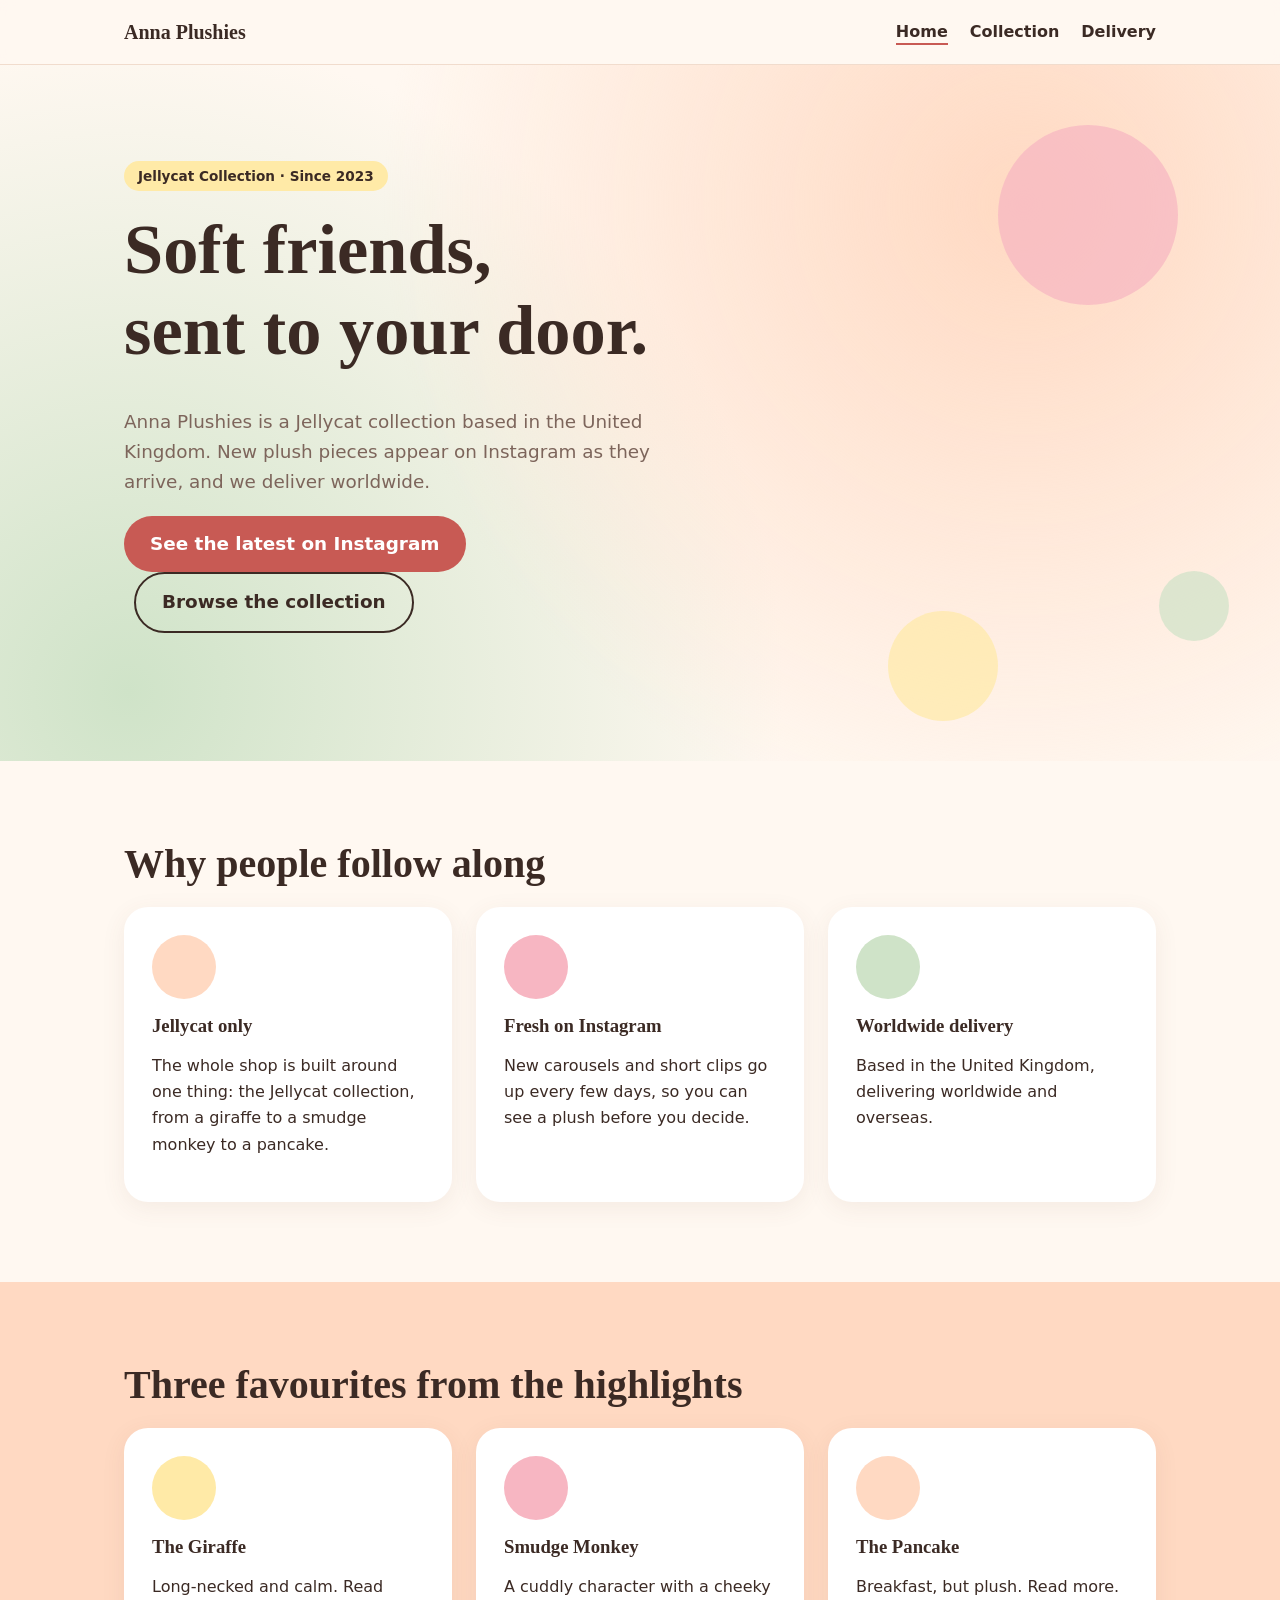
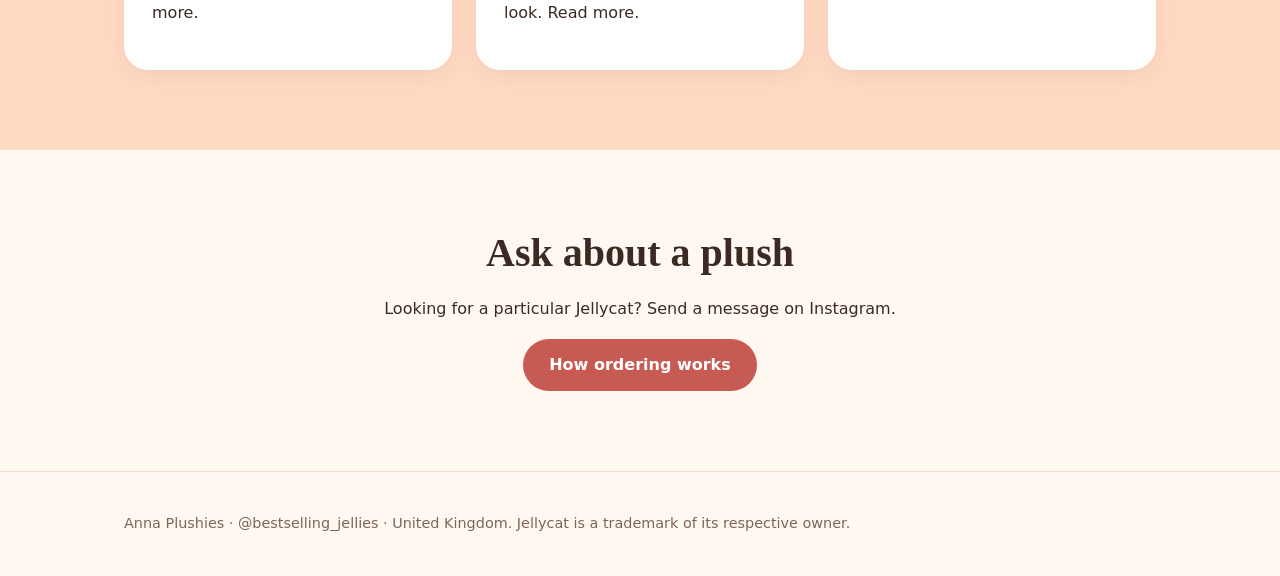
==== index.html @ c9fe9fb4 "Preview bestselling-jellies" ====
<!doctype html>
<html lang="en">
<head>
<meta charset="utf-8">
<meta name="viewport" content="width=device-width,initial-scale=1">
<title>Anna Plushies | Jellycat collection from the United Kingdom</title>
<meta name="description" content="Anna Plushies (@bestselling_jellies): a Jellycat collection from the United Kingdom, since 2023. Worldwide delivery.">
<link rel="stylesheet" href="style.css">
</head>
<body>
<header class="nav"><div class="wrap">
  <a class="logo" href="index.html">Anna Plushies</a>
  <nav><a class="on" href="index.html">Home</a><a href="collection.html">Collection</a><a href="delivery.html">Delivery</a></nav>
</div></header>

<div class="hero"><span class="blob b1"></span><span class="blob b2"></span><span class="blob b3"></span>
  <div class="wrap">
    <span class="eyebrow">Jellycat Collection &middot; Since 2023</span>
    <h1>Soft friends,<br>sent to your door.</h1>
    <p>Anna Plushies is a Jellycat collection based in the United Kingdom. New plush pieces appear on Instagram as they arrive, and we deliver worldwide.</p>
    <p><a class="btn" href="https://www.instagram.com/bestselling_jellies/">See the latest on Instagram</a><a class="btn ghost" href="collection.html">Browse the collection</a></p>
  </div>
</div>

<section><div class="wrap">
  <h2 class="reveal">Why people follow along</h2>
  <div class="grid">
    <div class="card reveal"><div class="dot tint-a"></div><h3>Jellycat only</h3><p>The whole shop is built around one thing: the Jellycat collection, from a giraffe to a smudge monkey to a pancake.</p></div>
    <div class="card reveal"><div class="dot tint-b"></div><h3>Fresh on Instagram</h3><p>New carousels and short clips go up every few days, so you can see a plush before you decide.</p></div>
    <div class="card reveal"><div class="dot tint-c"></div><h3>Worldwide delivery</h3><p>Based in the United Kingdom, delivering worldwide and overseas.</p></div>
  </div>
</div></section>

<section class="band"><div class="wrap">
  <h2 class="reveal">Three favourites from the highlights</h2>
  <div class="grid">
    <a class="card reveal" href="collection.html#giraffe" style="text-decoration:none;color:inherit"><div class="dot tint-d"></div><h3>The Giraffe</h3><p>Long-necked and calm. Read more.</p></a>
    <a class="card reveal" href="collection.html#monkey" style="text-decoration:none;color:inherit"><div class="dot tint-b"></div><h3>Smudge Monkey</h3><p>A cuddly character with a cheeky look. Read more.</p></a>
    <a class="card reveal" href="collection.html#pancake" style="text-decoration:none;color:inherit"><div class="dot tint-a"></div><h3>The Pancake</h3><p>Breakfast, but plush. Read more.</p></a>
  </div>
</div></section>

<section><div class="wrap reveal" style="text-align:center">
  <h2>Ask about a plush</h2>
  <p>Looking for a particular Jellycat? Send a message on Instagram.</p>
  <a class="btn" href="delivery.html">How ordering works</a>
</div></section>

<footer><div class="wrap">Anna Plushies &middot; @bestselling_jellies &middot; United Kingdom. Jellycat is a trademark of its respective owner.</div></footer>
<script src="script.js"></script>
</body>
</html>
---- style.css ----
:root{--bg:#fff8f1;--ink:#3b2a24;--muted:#7d655b;--peach:#ffd9c2;--rose:#f7b6c2;--sage:#cfe3c8;--butter:#ffeaa7;--accent:#c85a54;--r:24px}
*{box-sizing:border-box}
html{scroll-behavior:smooth}
body{margin:0;font-family:"Nunito","Segoe UI",system-ui,sans-serif;background:var(--bg);color:var(--ink);line-height:1.65}
h1,h2,h3{font-family:"Fraunces",Georgia,serif;line-height:1.15;margin:0 0 .5em}
h1{font-size:clamp(2.4rem,6vw,4.4rem)}
h2{font-size:clamp(1.7rem,3.5vw,2.5rem)}
a{color:var(--accent)}
.wrap{max-width:1080px;margin:0 auto;padding:0 24px}
header.nav{position:sticky;top:0;z-index:10;background:rgba(255,248,241,.88);backdrop-filter:blur(8px);border-bottom:1px solid #f1dccd}
header.nav .wrap{display:flex;align-items:center;justify-content:space-between;height:64px}
.logo{font-family:"Fraunces",Georgia,serif;font-weight:700;font-size:1.25rem;color:var(--ink);text-decoration:none}
nav a{margin-left:22px;color:var(--ink);text-decoration:none;font-weight:600;position:relative}
nav a::after{content:"";position:absolute;left:0;bottom:-4px;height:2px;width:0;background:var(--accent);transition:width .25s}
nav a:hover::after,nav a.on::after{width:100%}
.hero{position:relative;overflow:hidden;padding:96px 0 110px;background:radial-gradient(circle at 80% 20%,var(--peach),transparent 55%),radial-gradient(circle at 10% 90%,var(--sage),transparent 50%)}
.hero p{max-width:560px;font-size:1.15rem;color:var(--muted)}
.eyebrow{display:inline-block;background:var(--butter);padding:4px 14px;border-radius:99px;font-weight:700;font-size:.85rem;margin-bottom:18px}
.btn{display:inline-block;background:var(--accent);color:#fff;padding:13px 26px;border-radius:99px;text-decoration:none;font-weight:700;transition:transform .2s,box-shadow .2s}
.btn:hover{transform:translateY(-3px);box-shadow:0 10px 22px rgba(200,90,84,.3)}
.btn.ghost{background:transparent;color:var(--ink);border:2px solid var(--ink);margin-left:10px}
.blob{position:absolute;border-radius:50%;opacity:.7;animation:float 9s ease-in-out infinite}
.b1{width:180px;height:180px;background:var(--rose);right:8%;top:60px}
.b2{width:110px;height:110px;background:var(--butter);right:22%;bottom:40px;animation-delay:-3s}
.b3{width:70px;height:70px;background:var(--sage);right:4%;bottom:120px;animation-delay:-6s}
@keyframes float{0%,100%{transform:translateY(0) rotate(0)}50%{transform:translateY(-22px) rotate(8deg)}}
section{padding:80px 0}
.grid{display:grid;grid-template-columns:repeat(auto-fit,minmax(240px,1fr));gap:24px}
.card{background:#fff;border-radius:var(--r);padding:28px;box-shadow:0 6px 24px rgba(120,80,60,.08);transition:transform .25s,box-shadow .25s}
.card:hover{transform:translateY(-6px);box-shadow:0 14px 34px rgba(120,80,60,.14)}
.dot{width:64px;height:64px;border-radius:50%;margin-bottom:16px}
.tint-a{background:var(--peach)}.tint-b{background:var(--rose)}.tint-c{background:var(--sage)}.tint-d{background:var(--butter)}
.band{background:var(--peach)}
.steps{counter-reset:s;list-style:none;padding:0;display:grid;gap:18px}
.steps li{counter-increment:s;background:#fff;border-radius:var(--r);padding:20px 24px 20px 74px;position:relative}
.steps li::before{content:counter(s);position:absolute;left:20px;top:50%;transform:translateY(-50%);width:38px;height:38px;border-radius:50%;background:var(--accent);color:#fff;display:grid;place-items:center;font-weight:800}
.pagehead{padding:72px 0 40px;background:linear-gradient(var(--peach),var(--bg))}
footer{padding:40px 0;color:var(--muted);font-size:.9rem;border-top:1px solid #f1dccd}
.reveal{opacity:0;transform:translateY(28px);transition:opacity .7s,transform .7s}
.reveal.in{opacity:1;transform:none}
.reveal:nth-child(2){transition-delay:.1s}.reveal:nth-child(3){transition-delay:.2s}.reveal:nth-child(4){transition-delay:.3s}
@media (prefers-reduced-motion:reduce){.blob{animation:none}.reveal{opacity:1;transform:none;transition:none}}
@media (max-width:640px){nav a{margin-left:12px;font-size:.9rem}.hero{padding:64px 0 80px}}
.btn.small{padding:9px 20px;border:0;cursor:pointer;font:inherit;font-weight:700}
.btn.small.ghost{border:2px solid var(--ink);padding:7px 18px;margin-left:0}
.price{font-weight:800;margin:.4em 0}
.actions{margin-top:12px}
.basket{position:fixed;left:50%;bottom:18px;transform:translateX(-50%);background:#fff;border-radius:99px;box-shadow:0 10px 34px rgba(60,30,20,.25);padding:10px 14px 10px 22px;display:flex;gap:14px;align-items:center;z-index:20}
.basket[hidden]{display:none}
.link{background:none;border:0;color:var(--muted);cursor:pointer;text-decoration:underline;font:inherit}
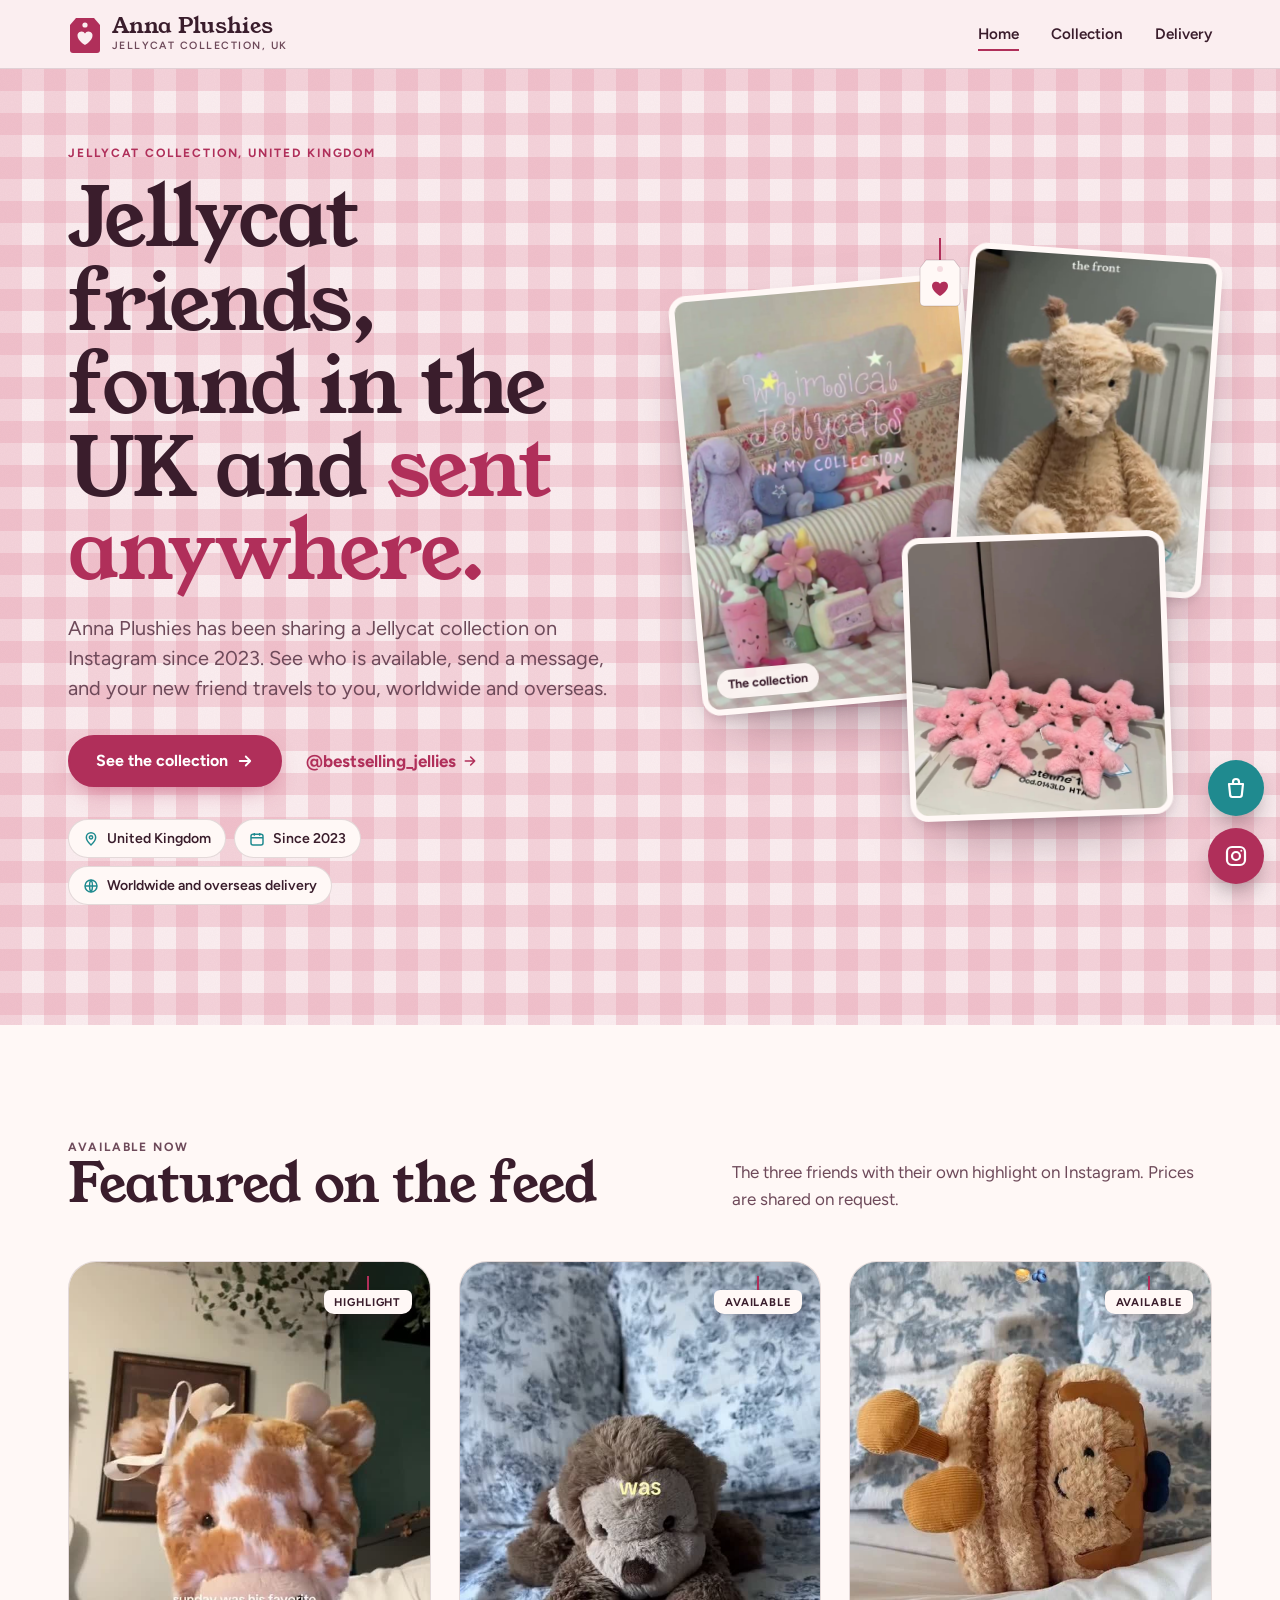
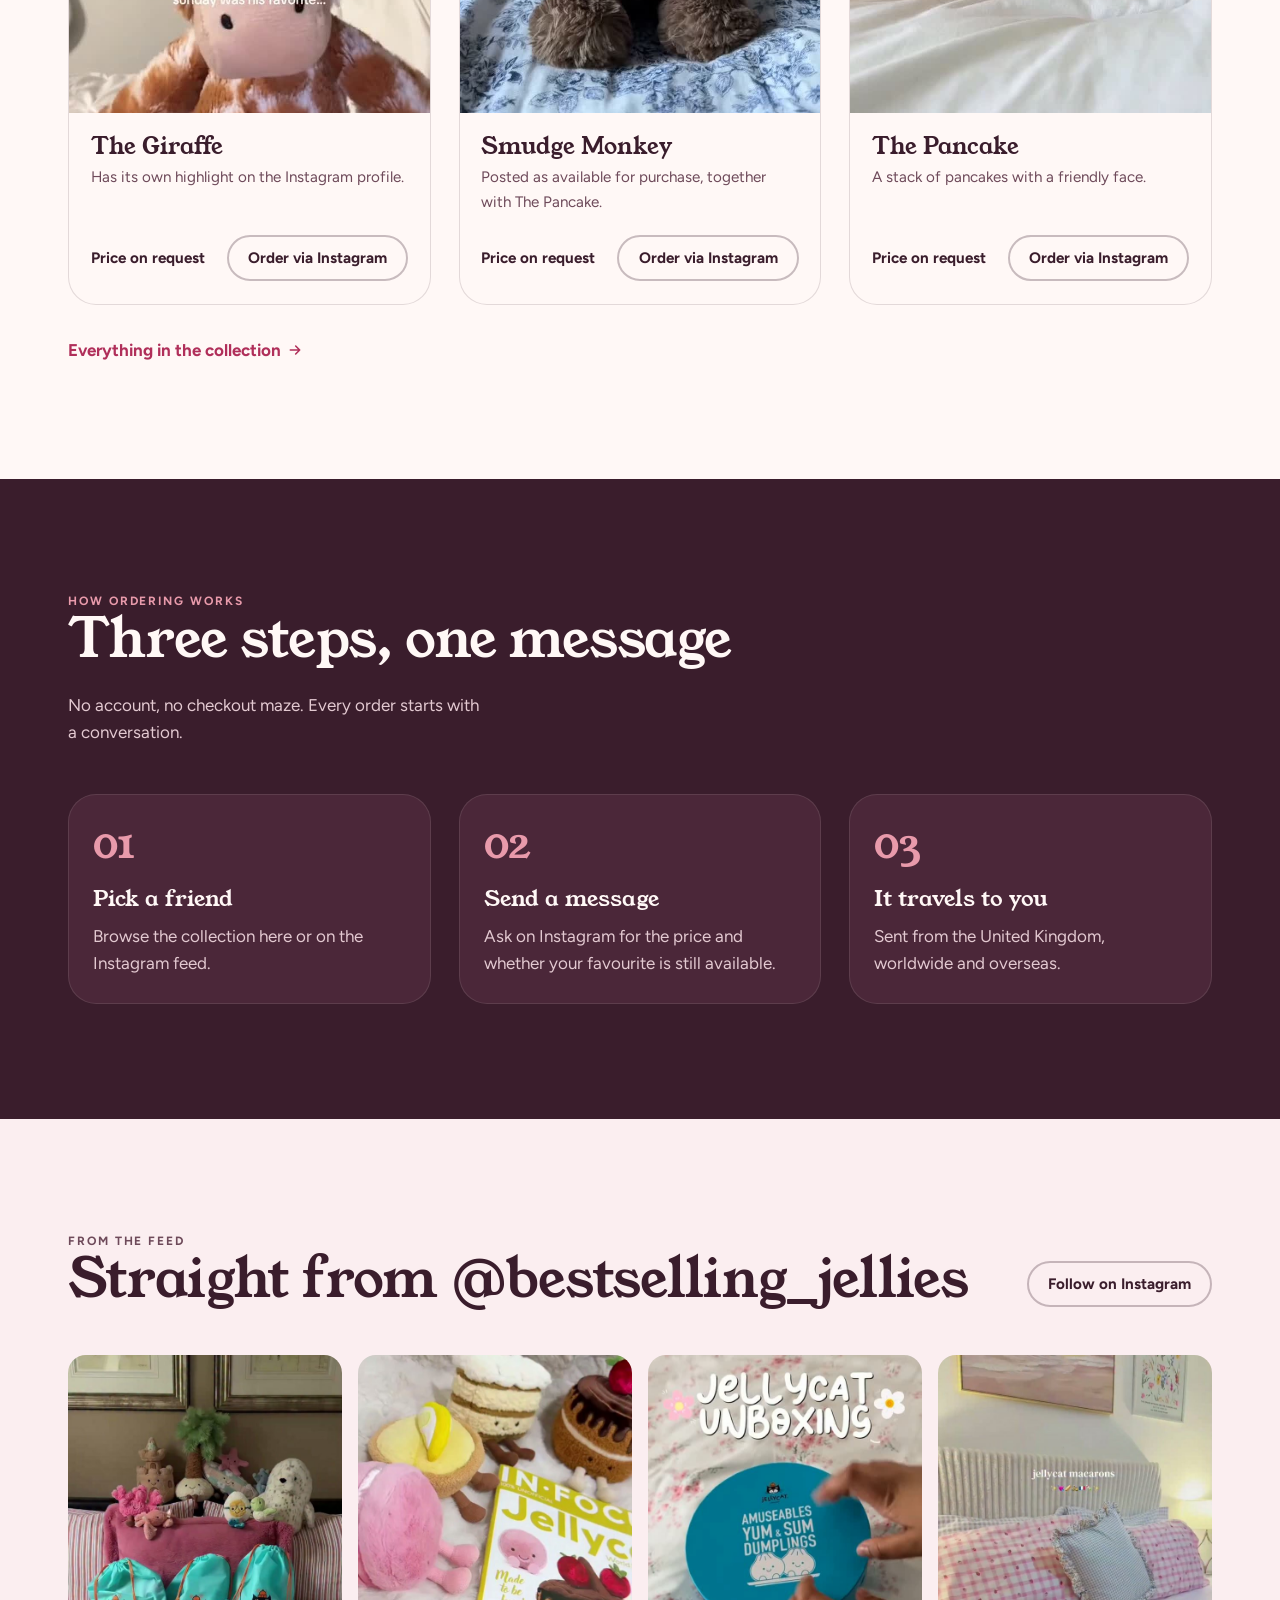
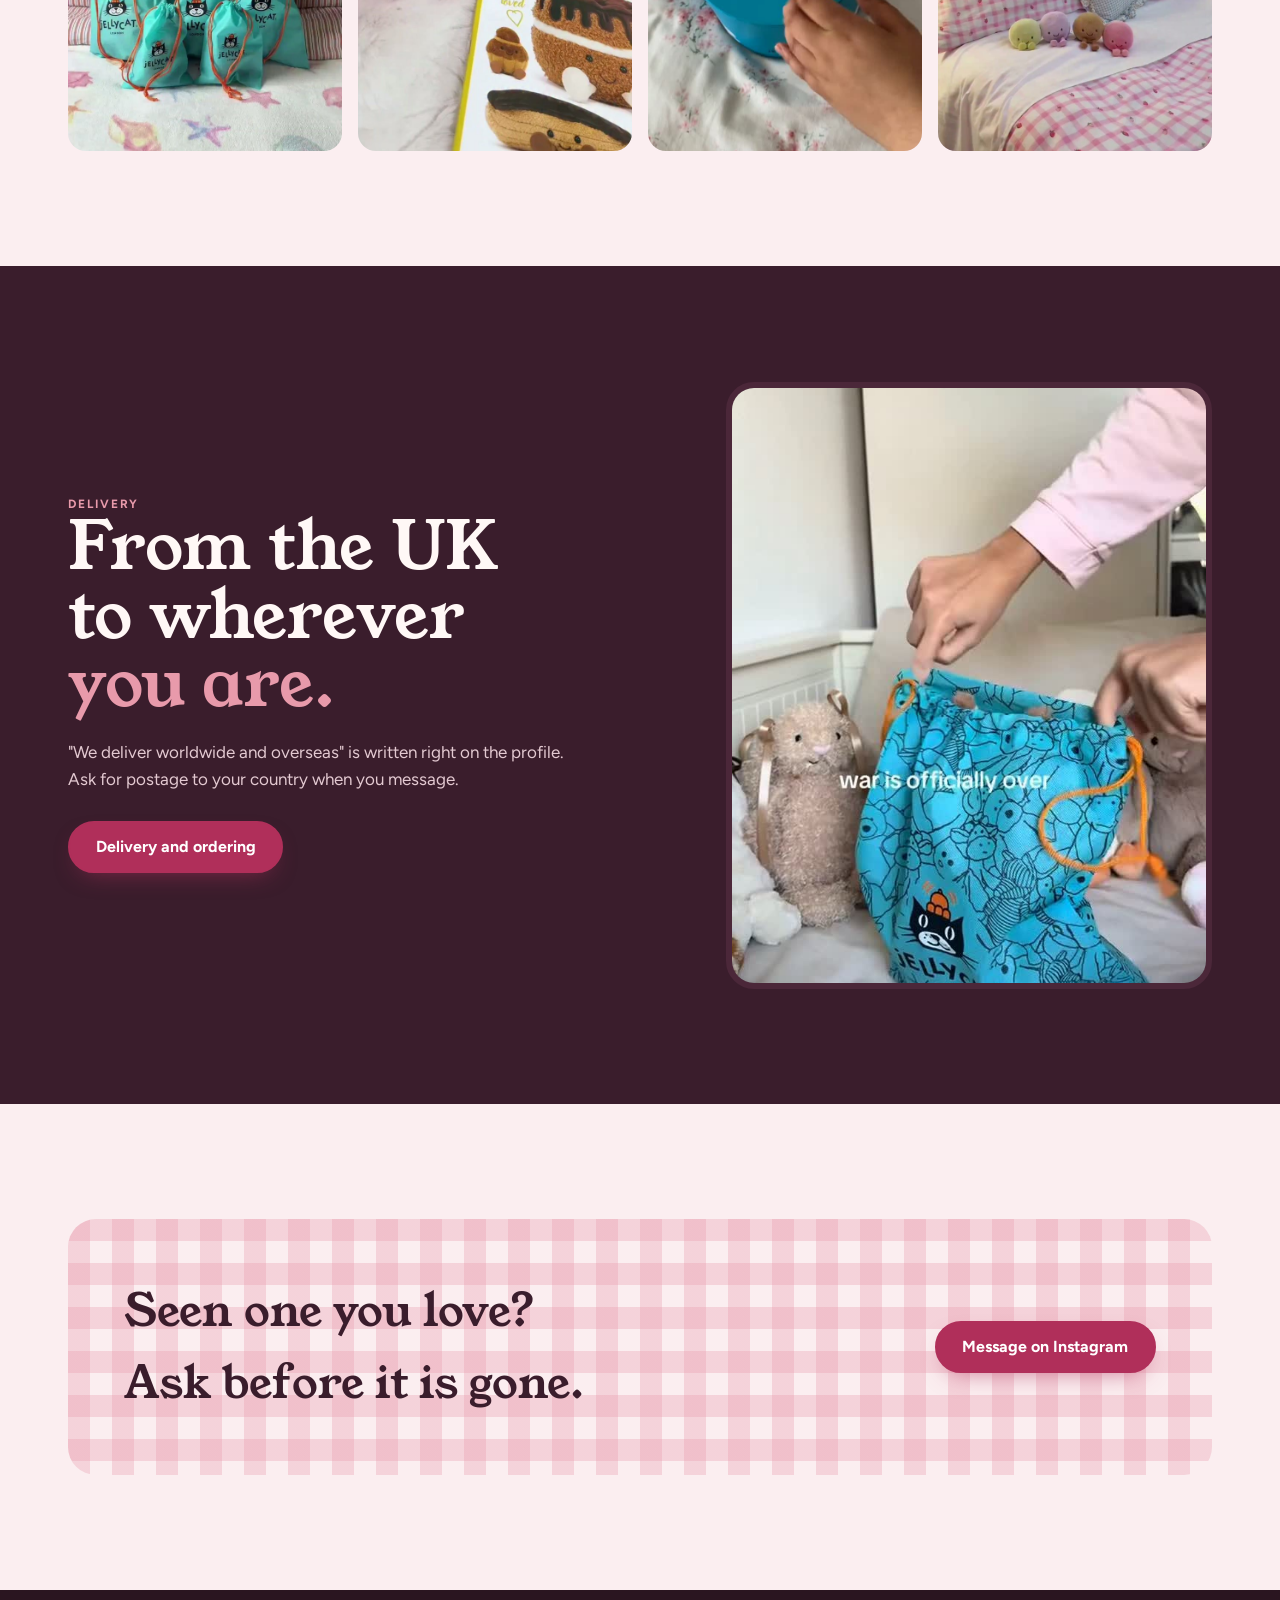
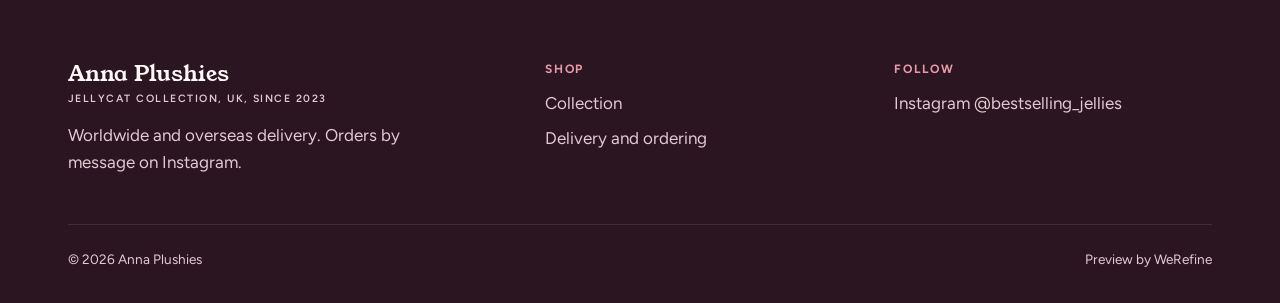
==== commit be954172: "Rebuild v2: real Instagram photos, own branding, three pages plus thanks Co-Authored-By: Claude Opus" ====
--- a/index.html
+++ b/index.html
@@ -2,51 +2,189 @@
 <html lang="en">
 <head>
 <meta charset="utf-8">
-<meta name="viewport" content="width=device-width,initial-scale=1">
-<title>Anna Plushies | Jellycat collection from the United Kingdom</title>
-<meta name="description" content="Anna Plushies (@bestselling_jellies): a Jellycat collection from the United Kingdom, since 2023. Worldwide delivery.">
+<meta name="viewport" content="width=device-width, initial-scale=1">
+<title>Anna Plushies | Jellycat collection from the UK, delivered worldwide</title>
+<meta name="description" content="Anna Plushies is a Jellycat collection from the United Kingdom, on Instagram since 2023. Browse what is available and order by message. Worldwide and overseas delivery.">
+<meta property="og:title" content="Anna Plushies | Jellycat collection from the UK">
+<meta property="og:description" content="Jellycat friends from the UK, delivered worldwide and overseas.">
+<meta property="og:image" content="img/whimsical-collection-shelf.jpg">
+<link rel="preconnect" href="https://fonts.googleapis.com">
+<link rel="preconnect" href="https://fonts.gstatic.com" crossorigin>
+<link href="https://fonts.googleapis.com/css2?family=Figtree:wght@400;500;600;700&family=Young+Serif&display=swap" rel="stylesheet">
 <link rel="stylesheet" href="style.css">
 </head>
 <body>
-<header class="nav"><div class="wrap">
-  <a class="logo" href="index.html">Anna Plushies</a>
-  <nav><a class="on" href="index.html">Home</a><a href="collection.html">Collection</a><a href="delivery.html">Delivery</a></nav>
-</div></header>
 
-<div class="hero"><span class="blob b1"></span><span class="blob b2"></span><span class="blob b3"></span>
+<header class="site-header">
   <div class="wrap">
-    <span class="eyebrow">Jellycat Collection &middot; Since 2023</span>
-    <h1>Soft friends,<br>sent to your door.</h1>
-    <p>Anna Plushies is a Jellycat collection based in the United Kingdom. New plush pieces appear on Instagram as they arrive, and we deliver worldwide.</p>
-    <p><a class="btn" href="https://www.instagram.com/bestselling_jellies/">See the latest on Instagram</a><a class="btn ghost" href="collection.html">Browse the collection</a></p>
+    <a class="brand" href="index.html" aria-label="Anna Plushies, home">
+      <svg width="34" height="40" viewBox="0 0 34 40" aria-hidden="true"><path d="M8 4h18l6 7v25a3 3 0 0 1-3 3H5a3 3 0 0 1-3-3V11z" fill="#b02f5a"/><circle cx="17" cy="11" r="2.6" fill="#fbeef0"/><path d="M17 31s-7.5-4.4-7.5-9.3A4 4 0 0 1 17 19.6a4 4 0 0 1 7.5 2.1C24.5 26.6 17 31 17 31z" fill="#fbeef0"/></svg>
+      <span class="brand-name">Anna Plushies<small>Jellycat collection, UK</small></span>
+    </a>
+    <nav class="nav" aria-label="Main">
+      <a href="index.html" aria-current="page">Home</a>
+      <a href="collection.html">Collection</a>
+      <a href="delivery.html">Delivery</a>
+    </nav>
   </div>
+</header>
+
+<main>
+  <section class="hero gingham grain">
+    <div class="wrap">
+      <div class="hero-in">
+        <p class="eyebrow" style="--i:0">Jellycat collection, United Kingdom</p>
+        <h1 style="--i:1">Jellycat friends, found in the UK and <em>sent anywhere.</em></h1>
+        <p class="lede" style="--i:2">Anna Plushies has been sharing a Jellycat collection on Instagram since 2023. See who is available, send a message, and your new friend travels to you, worldwide and overseas.</p>
+        <div class="hero-actions" style="--i:3">
+          <a class="btn" href="collection.html">See the collection
+            <svg width="18" height="18" viewBox="0 0 24 24" fill="none" stroke="currentColor" stroke-width="2.4" stroke-linecap="round" stroke-linejoin="round" aria-hidden="true"><path d="M5 12h14M13 6l6 6-6 6"/></svg>
+          </a>
+          <a class="link-arrow" href="https://www.instagram.com/bestselling_jellies/" target="_blank" rel="noopener">@bestselling_jellies
+            <svg width="16" height="16" viewBox="0 0 24 24" fill="none" stroke="currentColor" stroke-width="2.4" stroke-linecap="round" stroke-linejoin="round" aria-hidden="true"><path d="M5 12h14M13 6l6 6-6 6"/></svg>
+          </a>
+        </div>
+        <ul class="facts" style="--i:4">
+          <li><svg width="16" height="16" viewBox="0 0 24 24" fill="none" stroke="currentColor" stroke-width="2.2" aria-hidden="true"><path d="M12 21s-7-6.2-7-11.5A7 7 0 0 1 19 9.5C19 14.8 12 21 12 21z"/><circle cx="12" cy="9.5" r="2.5"/></svg>United Kingdom</li>
+          <li><svg width="16" height="16" viewBox="0 0 24 24" fill="none" stroke="currentColor" stroke-width="2.2" aria-hidden="true"><rect x="3" y="5" width="18" height="16" rx="3"/><path d="M3 10h18M8 3v4M16 3v4"/></svg>Since 2023</li>
+          <li><svg width="16" height="16" viewBox="0 0 24 24" fill="none" stroke="currentColor" stroke-width="2.2" aria-hidden="true"><circle cx="12" cy="12" r="9"/><path d="M3 12h18M12 3c3 3.2 3 14.8 0 18M12 3c-3 3.2-3 14.8 0 18"/></svg>Worldwide and overseas delivery</li>
+        </ul>
+      </div>
+
+      <div class="collage" aria-label="Photos from the Instagram feed">
+        <svg class="tag-mark" width="46" height="70" viewBox="0 0 46 70" aria-hidden="true"><path d="M23 0v22" stroke="#b02f5a" stroke-width="2"/><path d="M9 22h28l6 8v34a4 4 0 0 1-4 4H7a4 4 0 0 1-4-4V30z" fill="#fff8f6" stroke="rgba(58,29,44,.18)"/><circle cx="23" cy="31" r="3" fill="#f5dbe0"/><path d="M23 58s-8-4.8-8-10a4.3 4.3 0 0 1 8-2.2 4.3 4.3 0 0 1 8 2.2c0 5.2-8 10-8 10z" fill="#b02f5a"/></svg>
+        <figure class="c1" style="--i:0"><img src="img/whimsical-collection-shelf.jpg" alt="Shelf of Jellycat plushies on pink gingham bedding" width="640" height="1136" fetchpriority="high"><figcaption>The collection</figcaption></figure>
+        <figure class="c2" style="--i:1"><img src="img/giraffe-front.jpg" alt="Jellycat giraffe sitting on a soft white rug" width="640" height="1136"><figcaption>The Giraffe</figcaption></figure>
+        <figure class="c3" style="--i:2"><img src="img/pink-starfish-group.jpg" alt="Six pink starfish plushies lined up" width="1080" height="1080"></figure>
+      </div>
+    </div>
+  </section>
+
+  <section class="section paper">
+    <div class="wrap">
+      <div class="section-head reveal">
+        <div>
+          <p class="eyebrow">Available now</p>
+          <h2>Featured on the feed</h2>
+        </div>
+        <p>The three friends with their own highlight on Instagram. Prices are shared on request.</p>
+      </div>
+      <div class="shelf">
+        <article class="card reveal" style="--i:0" data-product="giraffe">
+          <div class="hangtag"><span>Highlight</span></div>
+          <div class="ph"><img src="img/giraffe-closeup.jpg" alt="Jellycat giraffe close up" width="640" height="1136" loading="lazy"></div>
+          <div class="body">
+            <h3>The Giraffe</h3>
+            <p class="note">Has its own highlight on the Instagram profile.</p>
+            <div class="row"><span data-price></span><span data-action></span></div>
+          </div>
+        </article>
+        <article class="card reveal" style="--i:1" data-product="smudge-monkey">
+          <div class="hangtag"><span>Available</span></div>
+          <div class="ph"><img src="img/smudge-monkey.jpg" alt="Smudge Monkey plush on blue floral bedding" width="640" height="1136" loading="lazy"></div>
+          <div class="body">
+            <h3>Smudge Monkey</h3>
+            <p class="note">Posted as available for purchase, together with The Pancake.</p>
+            <div class="row"><span data-price></span><span data-action></span></div>
+          </div>
+        </article>
+        <article class="card reveal" style="--i:2" data-product="pancake">
+          <div class="hangtag"><span>Available</span></div>
+          <div class="ph"><img src="img/pancake.jpg" alt="Pancake plush on blue floral bedding" width="640" height="1136" loading="lazy"></div>
+          <div class="body">
+            <h3>The Pancake</h3>
+            <p class="note">A stack of pancakes with a friendly face.</p>
+            <div class="row"><span data-price></span><span data-action></span></div>
+          </div>
+        </article>
+      </div>
+      <p class="reveal" style="margin-top:2rem"><a class="link-arrow" href="collection.html">Everything in the collection
+        <svg width="16" height="16" viewBox="0 0 24 24" fill="none" stroke="currentColor" stroke-width="2.4" stroke-linecap="round" stroke-linejoin="round" aria-hidden="true"><path d="M5 12h14M13 6l6 6-6 6"/></svg></a></p>
+    </div>
+  </section>
+
+  <section class="section on-dark">
+    <div class="wrap">
+      <div class="section-head reveal">
+        <div>
+          <p class="eyebrow">How ordering works</p>
+          <h2>Three steps, one message</h2>
+        </div>
+        <p>No account, no checkout maze. Every order starts with a conversation.</p>
+      </div>
+      <ol class="steps">
+        <li class="reveal" style="--i:0"><h3>Pick a friend</h3><p>Browse the collection here or on the Instagram feed.</p></li>
+        <li class="reveal" style="--i:1"><h3>Send a message</h3><p>Ask on Instagram for the price and whether your favourite is still available.</p></li>
+        <li class="reveal" style="--i:2"><h3>It travels to you</h3><p>Sent from the United Kingdom, worldwide and overseas.</p></li>
+      </ol>
+    </div>
+  </section>
+
+  <section class="section">
+    <div class="wrap">
+      <div class="section-head reveal">
+        <div>
+          <p class="eyebrow">From the feed</p>
+          <h2>Straight from @bestselling_jellies</h2>
+        </div>
+        <a class="btn ghost small" href="https://www.instagram.com/bestselling_jellies/" target="_blank" rel="noopener">Follow on Instagram</a>
+      </div>
+      <div class="feed">
+        <a class="reveal" style="--i:0" href="https://www.instagram.com/bestselling_jellies/" target="_blank" rel="noopener"><img src="img/gift-bags-on-bed.jpg" alt="Jellycat gift bags and plushies on a bed" width="640" height="1136" loading="lazy"></a>
+        <a class="reveal" style="--i:1" href="https://www.instagram.com/bestselling_jellies/" target="_blank" rel="noopener"><img src="img/bakery-friends-and-book.jpg" alt="Cake and bakery plushies next to a Jellycat book" width="640" height="1136" loading="lazy"></a>
+        <a class="reveal" style="--i:2" href="https://www.instagram.com/bestselling_jellies/" target="_blank" rel="noopener"><img src="img/yum-sum-dumplings-unboxing.jpg" alt="Unboxing Amuseables Yum and Sum Dumplings" width="640" height="1136" loading="lazy"></a>
+        <a class="reveal" style="--i:3" href="https://www.instagram.com/bestselling_jellies/" target="_blank" rel="noopener"><img src="img/macarons-on-gingham.jpg" alt="Macaron plushies on pink gingham bedding" width="640" height="1136" loading="lazy"></a>
+      </div>
+    </div>
+  </section>
+
+  <section class="section on-dark">
+    <div class="wrap world">
+      <div class="reveal">
+        <p class="eyebrow">Delivery</p>
+        <p class="big">From the UK to wherever <em>you are.</em></p>
+        <p style="margin-top:1.25rem;max-width:32rem">"We deliver worldwide and overseas" is written right on the profile. Ask for postage to your country when you message.</p>
+        <p style="margin-top:1.75rem"><a class="btn" href="delivery.html">Delivery and ordering</a></p>
+      </div>
+      <div class="world-photo reveal" style="--i:1"><img src="img/unpacking-gift-bag.jpg" alt="A plush being packed into a printed Jellycat gift bag" width="640" height="1136" loading="lazy"></div>
+    </div>
+  </section>
+
+  <section class="section">
+    <div class="wrap">
+      <div class="cta-band gingham reveal">
+        <h2>Seen one you love? Ask before it is gone.</h2>
+        <a class="btn" href="https://www.instagram.com/bestselling_jellies/" target="_blank" rel="noopener">Message on Instagram</a>
+      </div>
+    </div>
+  </section>
+</main>
+
+<footer class="site-footer">
+  <div class="wrap">
+    <div>
+      <span class="brand-name">Anna Plushies<small>Jellycat collection, UK, since 2023</small></span>
+      <p style="margin-top:1rem;max-width:22rem">Worldwide and overseas delivery. Orders by message on Instagram.</p>
+    </div>
+    <div>
+      <h4>Shop</h4>
+      <ul><li><a href="collection.html">Collection</a></li><li><a href="delivery.html">Delivery and ordering</a></li></ul>
+    </div>
+    <div>
+      <h4>Follow</h4>
+      <ul><li><a href="https://www.instagram.com/bestselling_jellies/" target="_blank" rel="noopener">Instagram @bestselling_jellies</a></li></ul>
+    </div>
+    <div class="fine"><span>&copy; <span id="year">2026</span> Anna Plushies</span><span>Preview by WeRefine</span></div>
+  </div>
+</footer>
+
+<div class="fab">
+  <a class="shop" href="collection.html" aria-label="Open the collection"><svg width="24" height="24" viewBox="0 0 24 24" fill="none" stroke="currentColor" stroke-width="2.2" stroke-linecap="round" stroke-linejoin="round" aria-hidden="true"><path d="M5 8h14l-1.2 11.2a2 2 0 0 1-2 1.8H8.2a2 2 0 0 1-2-1.8z"/><path d="M9 8V6a3 3 0 0 1 6 0v2"/></svg></a>
+  <a class="ig" href="https://www.instagram.com/bestselling_jellies/" target="_blank" rel="noopener" aria-label="Message on Instagram"><svg width="24" height="24" viewBox="0 0 24 24" fill="none" stroke="currentColor" stroke-width="2.2" aria-hidden="true"><rect x="3" y="3" width="18" height="18" rx="5"/><circle cx="12" cy="12" r="4"/><circle cx="17.3" cy="6.7" r="1" fill="currentColor" stroke="none"/></svg></a>
 </div>
 
-<section><div class="wrap">
-  <h2 class="reveal">Why people follow along</h2>
-  <div class="grid">
-    <div class="card reveal"><div class="dot tint-a"></div><h3>Jellycat only</h3><p>The whole shop is built around one thing: the Jellycat collection, from a giraffe to a smudge monkey to a pancake.</p></div>
-    <div class="card reveal"><div class="dot tint-b"></div><h3>Fresh on Instagram</h3><p>New carousels and short clips go up every few days, so you can see a plush before you decide.</p></div>
-    <div class="card reveal"><div class="dot tint-c"></div><h3>Worldwide delivery</h3><p>Based in the United Kingdom, delivering worldwide and overseas.</p></div>
-  </div>
-</div></section>
-
-<section class="band"><div class="wrap">
-  <h2 class="reveal">Three favourites from the highlights</h2>
-  <div class="grid">
-    <a class="card reveal" href="collection.html#giraffe" style="text-decoration:none;color:inherit"><div class="dot tint-d"></div><h3>The Giraffe</h3><p>Long-necked and calm. Read more.</p></a>
-    <a class="card reveal" href="collection.html#monkey" style="text-decoration:none;color:inherit"><div class="dot tint-b"></div><h3>Smudge Monkey</h3><p>A cuddly character with a cheeky look. Read more.</p></a>
-    <a class="card reveal" href="collection.html#pancake" style="text-decoration:none;color:inherit"><div class="dot tint-a"></div><h3>The Pancake</h3><p>Breakfast, but plush. Read more.</p></a>
-  </div>
-</div></section>
-
-<section><div class="wrap reveal" style="text-align:center">
-  <h2>Ask about a plush</h2>
-  <p>Looking for a particular Jellycat? Send a message on Instagram.</p>
-  <a class="btn" href="delivery.html">How ordering works</a>
-</div></section>
-
-<footer><div class="wrap">Anna Plushies &middot; @bestselling_jellies &middot; United Kingdom. Jellycat is a trademark of its respective owner.</div></footer>
+<script src="config.js"></script>
+<script src="shop.js"></script>
 <script src="script.js"></script>
 </body>
 </html>
--- a/style.css
+++ b/style.css
@@ -1,50 +1,322 @@
-:root{--bg:#fff8f1;--ink:#3b2a24;--muted:#7d655b;--peach:#ffd9c2;--rose:#f7b6c2;--sage:#cfe3c8;--butter:#ffeaa7;--accent:#c85a54;--r:24px}
-*{box-sizing:border-box}
-html{scroll-behavior:smooth}
-body{margin:0;font-family:"Nunito","Segoe UI",system-ui,sans-serif;background:var(--bg);color:var(--ink);line-height:1.65}
-h1,h2,h3{font-family:"Fraunces",Georgia,serif;line-height:1.15;margin:0 0 .5em}
-h1{font-size:clamp(2.4rem,6vw,4.4rem)}
-h2{font-size:clamp(1.7rem,3.5vw,2.5rem)}
-a{color:var(--accent)}
-.wrap{max-width:1080px;margin:0 auto;padding:0 24px}
-header.nav{position:sticky;top:0;z-index:10;background:rgba(255,248,241,.88);backdrop-filter:blur(8px);border-bottom:1px solid #f1dccd}
-header.nav .wrap{display:flex;align-items:center;justify-content:space-between;height:64px}
-.logo{font-family:"Fraunces",Georgia,serif;font-weight:700;font-size:1.25rem;color:var(--ink);text-decoration:none}
-nav a{margin-left:22px;color:var(--ink);text-decoration:none;font-weight:600;position:relative}
-nav a::after{content:"";position:absolute;left:0;bottom:-4px;height:2px;width:0;background:var(--accent);transition:width .25s}
-nav a:hover::after,nav a.on::after{width:100%}
-.hero{position:relative;overflow:hidden;padding:96px 0 110px;background:radial-gradient(circle at 80% 20%,var(--peach),transparent 55%),radial-gradient(circle at 10% 90%,var(--sage),transparent 50%)}
-.hero p{max-width:560px;font-size:1.15rem;color:var(--muted)}
-.eyebrow{display:inline-block;background:var(--butter);padding:4px 14px;border-radius:99px;font-weight:700;font-size:.85rem;margin-bottom:18px}
-.btn{display:inline-block;background:var(--accent);color:#fff;padding:13px 26px;border-radius:99px;text-decoration:none;font-weight:700;transition:transform .2s,box-shadow .2s}
-.btn:hover{transform:translateY(-3px);box-shadow:0 10px 22px rgba(200,90,84,.3)}
-.btn.ghost{background:transparent;color:var(--ink);border:2px solid var(--ink);margin-left:10px}
-.blob{position:absolute;border-radius:50%;opacity:.7;animation:float 9s ease-in-out infinite}
-.b1{width:180px;height:180px;background:var(--rose);right:8%;top:60px}
-.b2{width:110px;height:110px;background:var(--butter);right:22%;bottom:40px;animation-delay:-3s}
-.b3{width:70px;height:70px;background:var(--sage);right:4%;bottom:120px;animation-delay:-6s}
-@keyframes float{0%,100%{transform:translateY(0) rotate(0)}50%{transform:translateY(-22px) rotate(8deg)}}
-section{padding:80px 0}
-.grid{display:grid;grid-template-columns:repeat(auto-fit,minmax(240px,1fr));gap:24px}
-.card{background:#fff;border-radius:var(--r);padding:28px;box-shadow:0 6px 24px rgba(120,80,60,.08);transition:transform .25s,box-shadow .25s}
-.card:hover{transform:translateY(-6px);box-shadow:0 14px 34px rgba(120,80,60,.14)}
-.dot{width:64px;height:64px;border-radius:50%;margin-bottom:16px}
-.tint-a{background:var(--peach)}.tint-b{background:var(--rose)}.tint-c{background:var(--sage)}.tint-d{background:var(--butter)}
-.band{background:var(--peach)}
-.steps{counter-reset:s;list-style:none;padding:0;display:grid;gap:18px}
-.steps li{counter-increment:s;background:#fff;border-radius:var(--r);padding:20px 24px 20px 74px;position:relative}
-.steps li::before{content:counter(s);position:absolute;left:20px;top:50%;transform:translateY(-50%);width:38px;height:38px;border-radius:50%;background:var(--accent);color:#fff;display:grid;place-items:center;font-weight:800}
-.pagehead{padding:72px 0 40px;background:linear-gradient(var(--peach),var(--bg))}
-footer{padding:40px 0;color:var(--muted);font-size:.9rem;border-top:1px solid #f1dccd}
-.reveal{opacity:0;transform:translateY(28px);transition:opacity .7s,transform .7s}
-.reveal.in{opacity:1;transform:none}
-.reveal:nth-child(2){transition-delay:.1s}.reveal:nth-child(3){transition-delay:.2s}.reveal:nth-child(4){transition-delay:.3s}
-@media (prefers-reduced-motion:reduce){.blob{animation:none}.reveal{opacity:1;transform:none;transition:none}}
-@media (max-width:640px){nav a{margin-left:12px;font-size:.9rem}.hero{padding:64px 0 80px}}
-.btn.small{padding:9px 20px;border:0;cursor:pointer;font:inherit;font-weight:700}
-.btn.small.ghost{border:2px solid var(--ink);padding:7px 18px;margin-left:0}
-.price{font-weight:800;margin:.4em 0}
-.actions{margin-top:12px}
-.basket{position:fixed;left:50%;bottom:18px;transform:translateX(-50%);background:#fff;border-radius:99px;box-shadow:0 10px 34px rgba(60,30,20,.25);padding:10px 14px 10px 22px;display:flex;gap:14px;align-items:center;z-index:20}
-.basket[hidden]{display:none}
-.link{background:none;border:0;color:var(--muted);cursor:pointer;text-decoration:underline;font:inherit}
+/* Anna Plushies, design tokens. Palette taken from the shop's own photos:
+   pink gingham bedding, blush pillows, plum shadows, the teal of the gift bags. */
+:root {
+  --plum: #3a1d2c;
+  --plum-2: #4b2739;
+  --plum-ink: #2a1520;
+  --blush: #fbeef0;
+  --blush-2: #f5dbe0;
+  --rose: #e89aab;
+  --berry: #b02f5a;
+  --berry-press: #962449;
+  --teal: #1f8a8f;
+  --ink: #2a1520;
+  --ink-muted: #6e4a5a;
+  --paper: #fff8f6;
+  --paper-muted: #e3c9d1;
+  --line: rgba(58, 29, 44, .14);
+
+  --display: "Young Serif", Georgia, serif;
+  --body: "Figtree", system-ui, sans-serif;
+
+  --r-sm: 10px;
+  --r-md: 18px;
+  --r-lg: 28px;
+  --pill: 999px;
+
+  --gutter: clamp(1.15rem, 5vw, 3rem);
+  --section: clamp(4rem, 9vw, 7.5rem);
+  --maxw: 1240px;
+  --ease: cubic-bezier(.16, 1, .3, 1);
+  --spring: cubic-bezier(.34, 1.56, .64, 1);
+}
+
+*, *::before, *::after { box-sizing: border-box; }
+html { -webkit-text-size-adjust: 100%; scroll-behavior: smooth; }
+body {
+  margin: 0;
+  font-family: var(--body);
+  font-size: 1.0625rem;
+  line-height: 1.6;
+  color: var(--ink);
+  background: var(--blush);
+  overflow-x: hidden;
+}
+img { display: block; max-width: 100%; height: auto; }
+a { color: inherit; }
+h1, h2, h3 { font-family: var(--display); font-weight: 400; margin: 0; text-wrap: balance; }
+p { margin: 0; text-wrap: pretty; }
+:focus-visible { outline: 3px solid var(--berry); outline-offset: 3px; border-radius: 6px; }
+
+.wrap { max-width: var(--maxw); margin: 0 auto; padding: 0 var(--gutter); }
+
+/* Gingham, drawn in CSS: the bedding the plushies are photographed on */
+.gingham {
+  background-color: var(--blush);
+  background-image:
+    linear-gradient(90deg, rgba(232, 154, 171, .32) 50%, transparent 50%),
+    linear-gradient(rgba(232, 154, 171, .32) 50%, transparent 50%);
+  background-size: 44px 44px;
+}
+.grain { position: relative; isolation: isolate; }
+.grain::after {
+  content: ""; position: absolute; inset: 0; z-index: -1; pointer-events: none; opacity: .5;
+  background-image: url("data:image/svg+xml,%3Csvg xmlns='http://www.w3.org/2000/svg' width='160' height='160'%3E%3Cfilter id='n'%3E%3CfeTurbulence type='fractalNoise' baseFrequency='.9' numOctaves='2' stitchTiles='stitch'/%3E%3CfeColorMatrix values='0 0 0 0 0.23 0 0 0 0 0.11 0 0 0 0 0.17 0 0 0 .09 0'/%3E%3C/filter%3E%3Crect width='100%25' height='100%25' filter='url(%23n)'/%3E%3C/svg%3E");
+}
+
+.eyebrow {
+  font: 700 .75rem/1.3 var(--body);
+  letter-spacing: .16em;
+  text-transform: uppercase;
+  color: var(--berry);
+}
+.on-dark .eyebrow { color: var(--rose); }
+
+/* Header */
+.site-header {
+  position: sticky; top: 0; z-index: 40;
+  background: rgba(251, 238, 240, .86);
+  backdrop-filter: saturate(1.4) blur(12px);
+  -webkit-backdrop-filter: saturate(1.4) blur(12px);
+  border-bottom: 1px solid var(--line);
+}
+.site-header .wrap { display: flex; align-items: center; justify-content: space-between; gap: 1rem; min-height: 68px; }
+.brand { display: inline-flex; align-items: center; gap: .6rem; text-decoration: none; }
+.brand svg { flex: none; }
+.brand-name { font-family: var(--display); font-size: 1.35rem; line-height: 1; color: var(--plum); }
+.brand-name small { display: block; font: 600 .66rem/1.2 var(--body); letter-spacing: .14em; text-transform: uppercase; color: var(--ink-muted); margin-top: 4px; }
+.nav { display: flex; gap: clamp(.9rem, 2.5vw, 2rem); }
+.nav a {
+  position: relative; text-decoration: none; font-weight: 600; font-size: .95rem; color: var(--plum);
+  padding: .5rem 0;
+}
+.nav a::after {
+  content: ""; position: absolute; left: 0; right: 0; bottom: .2rem; height: 2px; background: var(--berry);
+  transform: scaleX(0); transform-origin: left; transition: transform 220ms var(--ease);
+}
+.nav a:hover::after, .nav a[aria-current="page"]::after { transform: scaleX(1); }
+
+/* Buttons */
+.btn {
+  display: inline-flex; align-items: center; justify-content: center; gap: .55rem;
+  min-height: 52px; padding: 0 1.6rem; border-radius: var(--pill);
+  background: var(--berry); color: #fff; border: 2px solid var(--berry);
+  font: 700 1rem/1 var(--body); text-decoration: none; cursor: pointer;
+  box-shadow: 0 10px 24px -12px rgba(176, 47, 90, .7);
+  transition: transform 180ms var(--ease), background-color 180ms var(--ease), box-shadow 180ms var(--ease);
+}
+.btn:hover { transform: translateY(-2px); background: var(--berry-press); border-color: var(--berry-press); box-shadow: 0 14px 28px -12px rgba(176, 47, 90, .8); }
+.btn:active { transform: scale(.97); }
+.btn.ghost { background: transparent; color: var(--plum); border-color: rgba(58, 29, 44, .28); box-shadow: none; }
+.btn.ghost:hover { background: var(--plum); color: var(--paper); border-color: var(--plum); }
+.btn.small { min-height: 46px; padding: 0 1.2rem; font-size: .95rem; }
+.btn svg { flex: none; }
+.link-arrow { font-weight: 700; color: var(--berry); text-decoration: none; display: inline-flex; gap: .4rem; align-items: center; }
+.link-arrow svg { transition: transform 180ms var(--ease); }
+.link-arrow:hover svg { transform: translateX(4px); }
+
+/* Hero */
+.hero { padding: clamp(2.5rem, 6vw, 5rem) 0 clamp(3.5rem, 8vw, 6.5rem); overflow: hidden; }
+.hero .wrap { display: grid; grid-template-columns: 1.05fr 1fr; gap: clamp(2rem, 5vw, 4.5rem); align-items: center; }
+.hero h1 { font-size: clamp(2.6rem, 6.6vw, 5.1rem); line-height: 1.02; letter-spacing: -.02em; color: var(--plum); margin: 1rem 0 1.25rem; }
+.hero h1 em { font-style: normal; color: var(--berry); }
+.hero .lede { font-size: clamp(1.05rem, 2vw, 1.25rem); line-height: 1.5; color: var(--ink-muted); max-width: 34rem; }
+.hero-actions { display: flex; flex-wrap: wrap; align-items: center; gap: 1rem 1.5rem; margin-top: 2rem; }
+.facts { display: flex; flex-wrap: wrap; gap: .5rem; margin-top: 2rem; padding: 0; list-style: none; }
+.facts li {
+  display: inline-flex; align-items: center; gap: .45rem; padding: .45rem .9rem; border-radius: var(--pill);
+  background: var(--paper); border: 1px solid var(--line); font-size: .88rem; font-weight: 600; color: var(--plum);
+}
+.facts li svg { color: var(--teal); }
+
+/* Hero collage: three real photos that settle onto the bed like plushies dropped on it */
+.collage { position: relative; aspect-ratio: 1 / 1.08; }
+.collage figure {
+  position: absolute; margin: 0; border-radius: var(--r-md); overflow: hidden; background: var(--paper);
+  border: 6px solid var(--paper);
+  box-shadow: 0 30px 60px -30px rgba(58, 29, 44, .55), 0 6px 14px -6px rgba(58, 29, 44, .25);
+}
+.collage img { width: 100%; height: 100%; object-fit: cover; }
+.collage .c1 { width: 56%; height: 74%; left: 0; top: 6%; --r: -5deg; }
+.collage .c2 { width: 48%; height: 60%; right: 0; top: 0; --r: 4deg; }
+.collage .c3 { width: 50%; height: 50%; right: 8%; bottom: 0; --r: -2deg; }
+.collage figure { transform: rotate(var(--r)); }
+.collage figcaption {
+  position: absolute; left: .6rem; bottom: .6rem; padding: .3rem .7rem; border-radius: var(--pill);
+  background: rgba(255, 248, 246, .92); font-size: .78rem; font-weight: 700; color: var(--plum);
+}
+.tag-mark { position: absolute; left: 44%; top: -2%; z-index: 3; transform-origin: 50% 0; }
+
+/* Sections */
+section { position: relative; }
+.section { padding: var(--section) 0; }
+.section-head { display: flex; justify-content: space-between; align-items: end; gap: 1.5rem; flex-wrap: wrap; margin-bottom: clamp(2rem, 4vw, 3rem); }
+.section-head h2, .h2 { font-size: clamp(2rem, 4.6vw, 3.4rem); line-height: 1.06; letter-spacing: -.015em; color: var(--plum); }
+.section-head p { max-width: 30rem; color: var(--ink-muted); }
+.on-dark { background: var(--plum); color: var(--paper); }
+.on-dark h2, .on-dark .h2 { color: var(--paper); }
+.on-dark p { color: var(--paper-muted); }
+.paper { background: var(--paper); }
+
+/* Product cards with a hang tag that swings on hover */
+.shelf { display: grid; grid-template-columns: repeat(3, 1fr); gap: clamp(1rem, 2.4vw, 1.75rem); }
+.card {
+  position: relative; display: flex; flex-direction: column; background: var(--paper);
+  border-radius: var(--r-lg); overflow: hidden; border: 1px solid var(--line);
+  transition: transform 260ms var(--ease), box-shadow 260ms var(--ease);
+}
+.card:hover { transform: translateY(-4px); box-shadow: 0 26px 50px -30px rgba(58, 29, 44, .55); }
+.card .ph { position: relative; aspect-ratio: 4 / 5; overflow: hidden; background: var(--blush-2); }
+.card .ph img { width: 100%; height: 100%; object-fit: cover; transition: transform 600ms var(--ease); }
+.card:hover .ph img { transform: scale(1.04); }
+.card .body { padding: 1.25rem 1.35rem 1.4rem; display: flex; flex-direction: column; gap: .35rem; flex: 1; }
+.card h3 { font-size: 1.45rem; line-height: 1.15; color: var(--plum); }
+.card .note { font-size: .95rem; color: var(--ink-muted); }
+.card .row { display: flex; align-items: center; justify-content: space-between; gap: .75rem; margin-top: auto; padding-top: 1rem; flex-wrap: wrap; }
+.card [data-price] { font-weight: 700; color: var(--plum); font-size: .95rem; }
+.hangtag {
+  position: absolute; top: 14px; right: 18px; z-index: 2; transform-origin: 50% 0;
+  transition: transform 600ms var(--spring);
+}
+.card:hover .hangtag { transform: rotate(-12deg); }
+.hangtag span {
+  display: block; margin-top: -2px; padding: .4rem .65rem .35rem; border-radius: 6px 6px 10px 10px;
+  background: var(--paper); color: var(--plum); font: 700 .7rem/1.1 var(--body); letter-spacing: .08em; text-transform: uppercase;
+  box-shadow: 0 6px 14px -6px rgba(58, 29, 44, .45);
+}
+.hangtag::before { content: ""; display: block; width: 2px; height: 16px; margin: 0 auto; background: var(--berry); }
+
+/* Steps */
+.steps { display: grid; grid-template-columns: repeat(3, 1fr); gap: clamp(1rem, 2.4vw, 1.75rem); counter-reset: s; list-style: none; padding: 0; margin: 0; }
+.steps li {
+  counter-increment: s; position: relative; padding: 1.75rem 1.5rem 1.6rem; border-radius: var(--r-lg);
+  background: var(--plum-2); border: 1px solid rgba(255, 248, 246, .1);
+  transition: transform 220ms var(--ease), background-color 220ms var(--ease);
+}
+.steps li:hover { transform: translateY(-3px); background: #573046; }
+.steps li::before {
+  content: counter(s, decimal-leading-zero); display: block; font-family: var(--display); font-size: 2.6rem; line-height: 1;
+  color: var(--rose); margin-bottom: 1rem;
+}
+.steps h3 { font-size: 1.4rem; color: var(--paper); margin-bottom: .4rem; }
+
+/* Feed wall */
+.feed { display: grid; grid-template-columns: repeat(4, 1fr); grid-auto-rows: 1fr; gap: clamp(.6rem, 1.4vw, 1rem); }
+.feed a { position: relative; display: block; border-radius: var(--r-md); overflow: hidden; aspect-ratio: 9 / 13; background: var(--blush-2); }
+.feed a.sq { aspect-ratio: 1; }
+.feed img { width: 100%; height: 100%; object-fit: cover; transition: transform 600ms var(--ease), filter 300ms var(--ease); }
+.feed a:hover img { transform: scale(1.05); filter: saturate(1.15); }
+.feed a::after {
+  content: "View on Instagram"; position: absolute; left: .6rem; bottom: .6rem; padding: .3rem .7rem; border-radius: var(--pill);
+  background: rgba(42, 21, 32, .78); color: #fff; font-size: .75rem; font-weight: 700;
+  opacity: 0; transform: translateY(6px); transition: opacity 220ms var(--ease), transform 220ms var(--ease);
+}
+.feed a:hover::after, .feed a:focus-visible::after { opacity: 1; transform: none; }
+
+/* World band */
+.world { display: grid; grid-template-columns: 1.1fr .9fr; gap: clamp(2rem, 5vw, 4rem); align-items: center; }
+.world .big { font-family: var(--display); font-size: clamp(2.3rem, 5.4vw, 4.2rem); line-height: 1.02; color: var(--paper); }
+.world .big em { font-style: normal; color: var(--rose); }
+.world-photo { border-radius: var(--r-lg); overflow: hidden; aspect-ratio: 4 / 5; border: 6px solid var(--plum-2); }
+.world-photo img { width: 100%; height: 100%; object-fit: cover; }
+
+/* Page hero for subpages */
+.page-hero { padding: clamp(3rem, 7vw, 5.5rem) 0 clamp(2rem, 4vw, 3rem); }
+.page-hero h1 { font-size: clamp(2.5rem, 6vw, 4.6rem); line-height: 1.03; letter-spacing: -.02em; color: var(--plum); margin: .8rem 0 1rem; }
+.page-hero p { font-size: clamp(1.05rem, 2vw, 1.22rem); color: var(--ink-muted); max-width: 40rem; }
+
+/* Delivery */
+.split { display: grid; grid-template-columns: 1fr 1fr; gap: clamp(1rem, 2.4vw, 1.75rem); }
+.panel { background: var(--paper); border-radius: var(--r-lg); padding: clamp(1.5rem, 3vw, 2.25rem); border: 1px solid var(--line); }
+.panel h2 { font-size: clamp(1.6rem, 3vw, 2.1rem); color: var(--plum); margin-bottom: .75rem; }
+.panel p + p { margin-top: .75rem; }
+.panel p { color: var(--ink-muted); }
+.faq { border-top: 1px solid var(--line); }
+.faq details { border-bottom: 1px solid var(--line); }
+.faq summary {
+  list-style: none; cursor: pointer; display: flex; justify-content: space-between; align-items: center; gap: 1rem;
+  padding: 1.25rem 0; font-family: var(--display); font-size: clamp(1.2rem, 2.4vw, 1.5rem); color: var(--plum);
+}
+.faq summary::-webkit-details-marker { display: none; }
+.faq summary svg { flex: none; transition: transform 260ms var(--ease); color: var(--berry); }
+.faq details[open] summary svg { transform: rotate(45deg); }
+.faq summary:hover { color: var(--berry); }
+.faq details p { padding: 0 0 1.4rem; color: var(--ink-muted); max-width: 46rem; }
+
+/* CTA band */
+.cta-band { border-radius: var(--r-lg); padding: clamp(2rem, 5vw, 3.5rem); display: flex; justify-content: space-between; align-items: center; gap: 1.5rem; flex-wrap: wrap; }
+.cta-band h2 { font-size: clamp(1.8rem, 4vw, 2.8rem); color: var(--plum); max-width: 22ch; }
+
+/* Footer */
+.site-footer { background: var(--plum-ink); color: var(--paper-muted); padding: clamp(3rem, 6vw, 4.5rem) 0 2rem; }
+.site-footer .wrap { display: grid; grid-template-columns: 1.4fr 1fr 1fr; gap: 2rem; }
+.site-footer .brand-name { color: var(--paper); }
+.site-footer .brand-name small { color: var(--paper-muted); }
+.site-footer h4 { margin: 0 0 .8rem; font: 700 .75rem/1.3 var(--body); letter-spacing: .16em; text-transform: uppercase; color: var(--rose); }
+.site-footer ul { list-style: none; margin: 0; padding: 0; display: grid; gap: .45rem; }
+.site-footer a { text-decoration: none; }
+.site-footer a:hover { color: var(--paper); text-decoration: underline; text-underline-offset: 3px; }
+.site-footer .fine { grid-column: 1 / -1; border-top: 1px solid rgba(255, 248, 246, .1); padding-top: 1.5rem; margin-top: 1rem; font-size: .85rem; display: flex; justify-content: space-between; gap: 1rem; flex-wrap: wrap; }
+
+/* Floating round actions, bottom right, on every screen size */
+.fab { position: fixed; right: 16px; bottom: 16px; z-index: 50; display: grid; gap: 12px; }
+.fab a {
+  width: 56px; height: 56px; border-radius: 50%; display: grid; place-items: center; color: #fff;
+  box-shadow: 0 12px 26px -10px rgba(42, 21, 32, .6); transition: transform 180ms var(--ease);
+}
+.fab a:hover { transform: translateY(-2px) scale(1.04); }
+.fab .ig { background: var(--berry); }
+.fab .shop { background: var(--teal); }
+
+/* Basket (only when checkoutEndpoint is set): a floating pill, never a full-width bar */
+#basket-bar {
+  position: fixed; right: 84px; bottom: 16px; z-index: 50; display: flex; align-items: center; gap: .75rem;
+  padding: .5rem .5rem .5rem 1.1rem; border-radius: var(--pill); background: var(--plum); color: var(--paper);
+  box-shadow: 0 12px 26px -10px rgba(42, 21, 32, .6); font-weight: 600; font-size: .92rem;
+}
+#basket-bar[hidden] { display: none; }
+#basket-bar button { min-height: 44px; }
+#basket-bar [data-clear] { background: none; border: 0; color: var(--paper-muted); cursor: pointer; font: inherit; text-decoration: underline; }
+
+/* Motion: reveal on scroll, staggered hero, collage settle */
+.reveal { opacity: 0; transform: translateY(18px); transition: opacity 560ms var(--ease), transform 560ms var(--ease); transition-delay: calc(var(--i, 0) * 70ms); }
+.reveal.in { opacity: 1; transform: none; }
+.hero-in > * { opacity: 0; transform: translateY(16px); animation: rise 700ms var(--ease) forwards; animation-delay: calc(var(--i, 0) * 90ms + 80ms); }
+@keyframes rise { to { opacity: 1; transform: none; } }
+.collage figure { animation: drop 900ms var(--spring) both; animation-delay: calc(var(--i, 0) * 140ms + 250ms); }
+@keyframes drop { from { opacity: 0; transform: translateY(-40px) rotate(calc(var(--r) * -2)) scale(.94); } to { opacity: 1; transform: rotate(var(--r)); } }
+.tag-mark { animation: swing 2200ms var(--ease) 900ms both; }
+@keyframes swing { 0% { transform: rotate(0); opacity: 0; } 10% { opacity: 1; } 30% { transform: rotate(14deg); } 55% { transform: rotate(-8deg); } 78% { transform: rotate(4deg); } 100% { transform: rotate(0); opacity: 1; } }
+
+@media (prefers-reduced-motion: reduce) {
+  *, *::before, *::after { animation: none !important; transition: none !important; }
+  .reveal, .hero-in > * { opacity: 1; transform: none; }
+}
+
+/* Responsive */
+@media (max-width: 960px) {
+  .hero .wrap, .world { grid-template-columns: 1fr; }
+  .collage { max-width: 520px; margin: 0 auto; width: 100%; }
+  .shelf, .steps { grid-template-columns: 1fr 1fr; }
+  .feed { grid-template-columns: repeat(3, 1fr); }
+  .site-footer .wrap { grid-template-columns: 1fr 1fr; }
+  .site-footer .wrap > :first-child { grid-column: 1 / -1; }
+}
+@media (max-width: 640px) {
+  .site-header .wrap { min-height: 60px; }
+  .brand-name { font-size: 1.15rem; }
+  .brand-name small { display: none; }
+  .nav { gap: .9rem; }
+  .nav a { font-size: .88rem; }
+  .shelf, .steps, .split { grid-template-columns: 1fr; }
+  .feed { grid-template-columns: 1fr 1fr; }
+  .world-photo { aspect-ratio: 4 / 4.2; }
+  .site-footer .wrap { grid-template-columns: 1fr; }
+  .hero-actions .btn { width: 100%; }
+  .cta-band .btn { width: 100%; }
+  #basket-bar { right: 84px; left: auto; max-width: calc(100vw - 100px); }
+}
+@media (max-width: 380px) {
+  .brand svg { width: 28px; height: 33px; }
+  .nav { gap: .7rem; }
+}
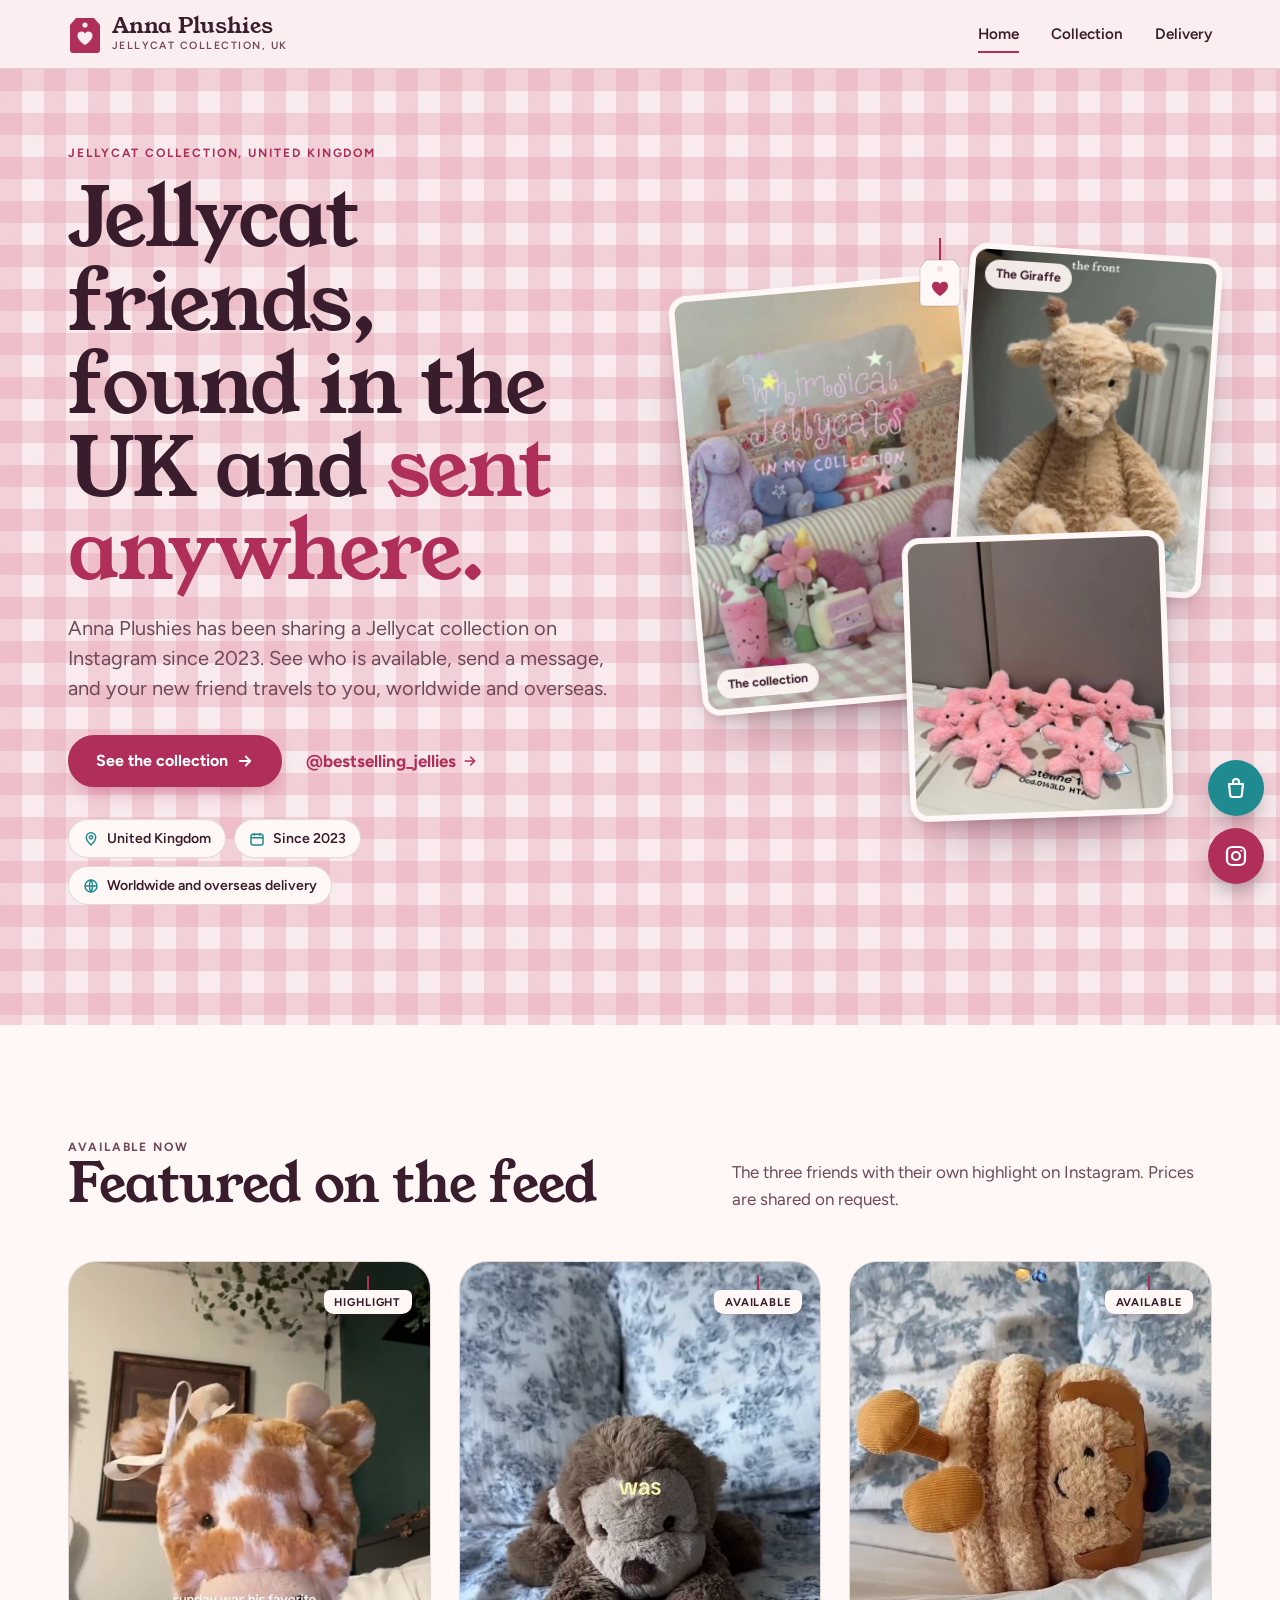
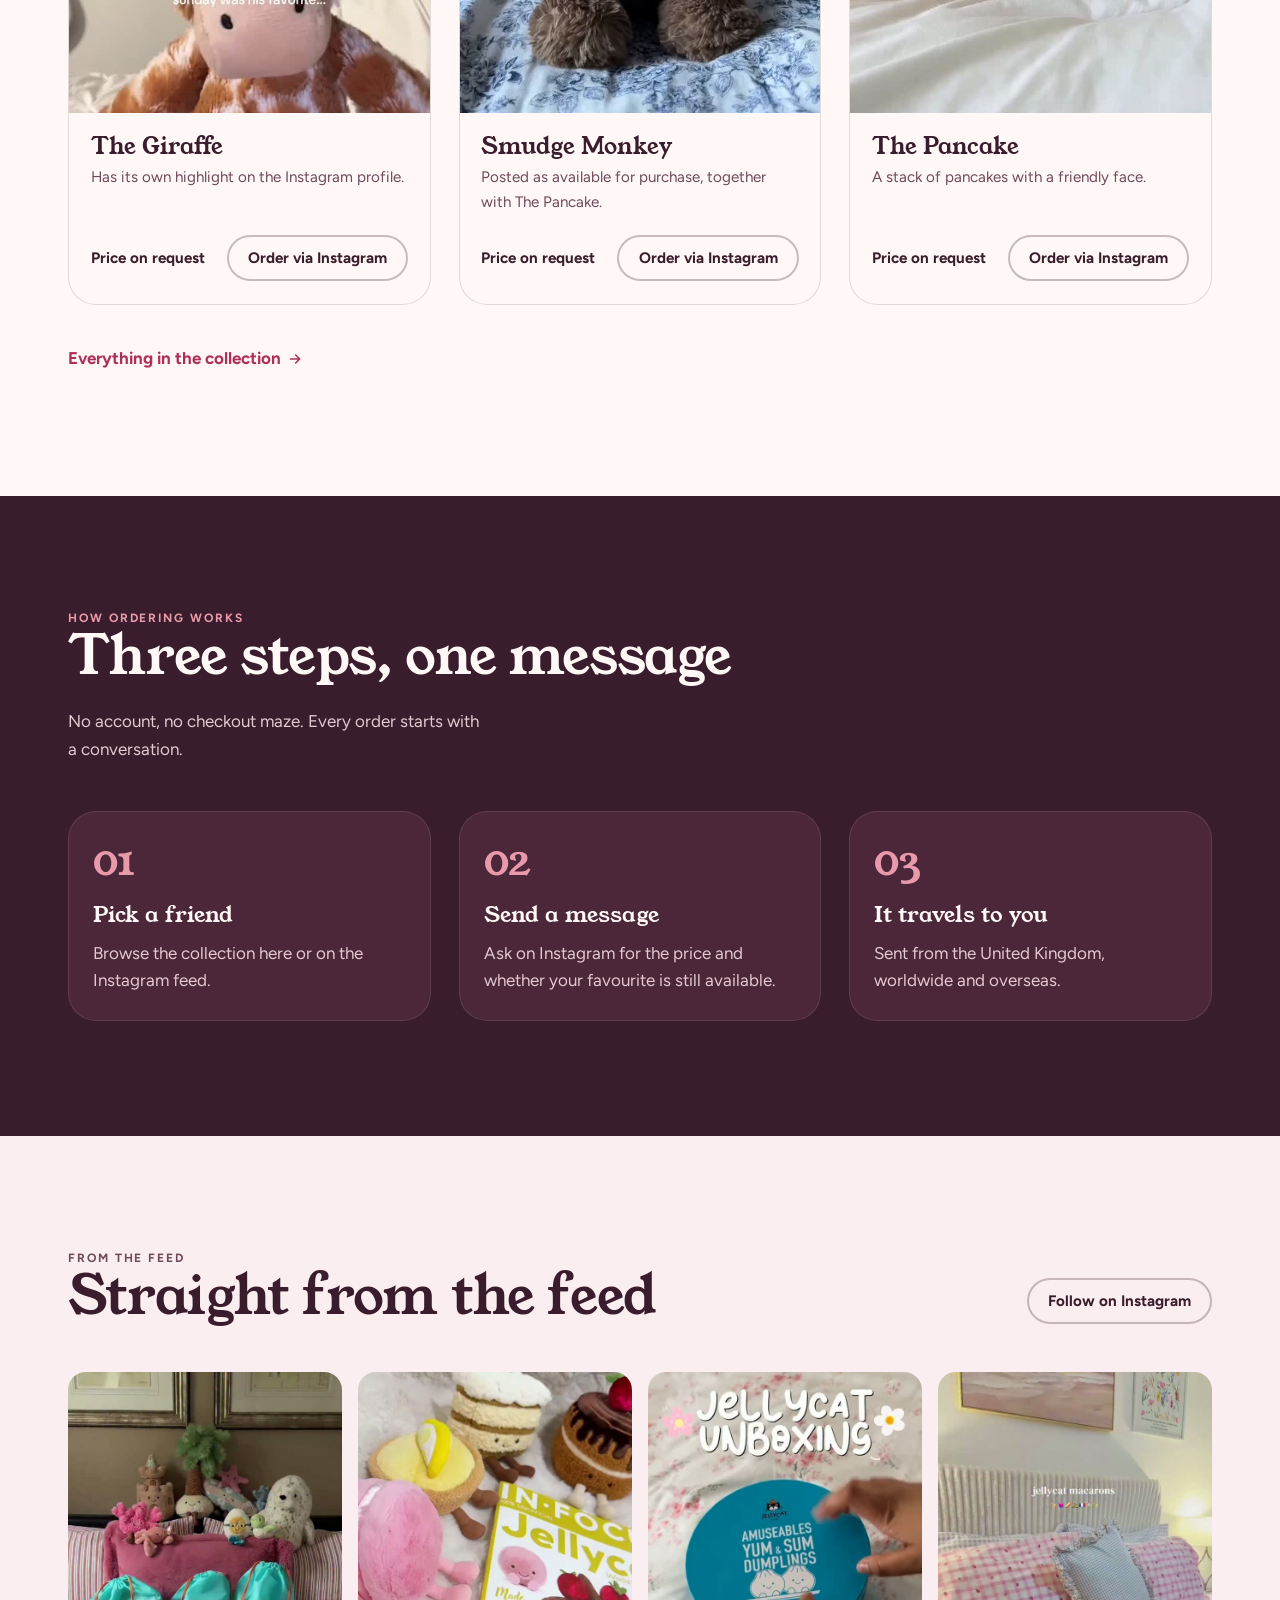
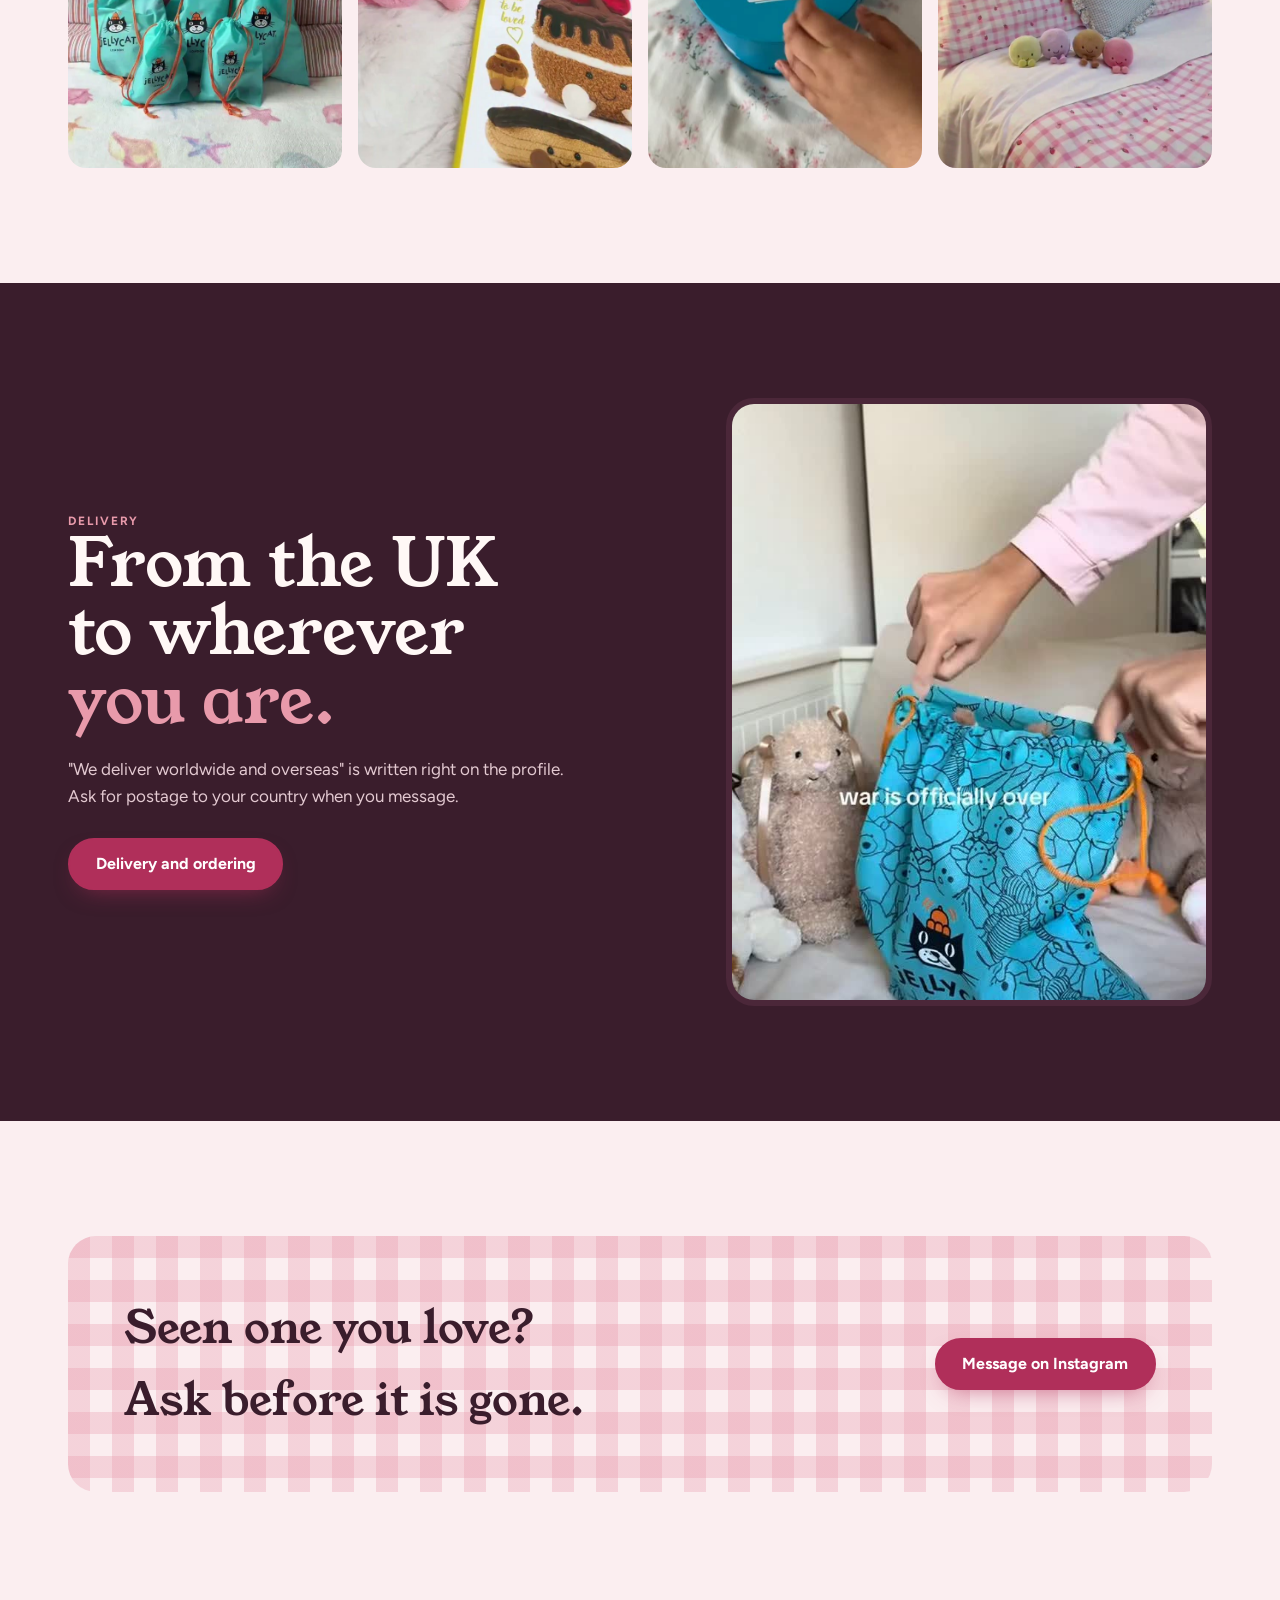
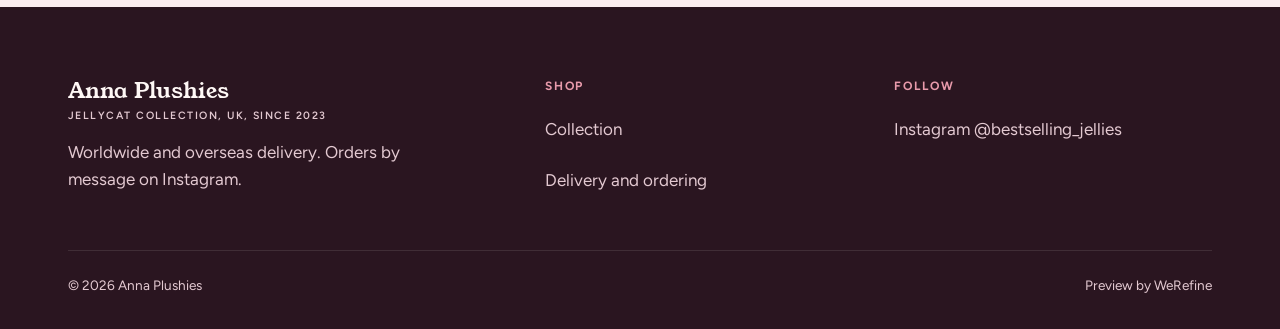
==== commit 248b6a3f: "v2: mobile fixes (tap targets, header width, floating buttons clearance, collage caption) Co-Authore" ====
--- a/index.html
+++ b/index.html
@@ -125,7 +125,7 @@
       <div class="section-head reveal">
         <div>
           <p class="eyebrow">From the feed</p>
-          <h2>Straight from @bestselling_jellies</h2>
+          <h2>Straight from the feed</h2>
         </div>
         <a class="btn ghost small" href="https://www.instagram.com/bestselling_jellies/" target="_blank" rel="noopener">Follow on Instagram</a>
       </div>
--- a/style.css
+++ b/style.css
@@ -44,7 +44,7 @@
 }
 img { display: block; max-width: 100%; height: auto; }
 a { color: inherit; }
-h1, h2, h3 { font-family: var(--display); font-weight: 400; margin: 0; text-wrap: balance; }
+h1, h2, h3 { font-family: var(--display); font-weight: 400; margin: 0; text-wrap: balance; overflow-wrap: break-word; }
 p { margin: 0; text-wrap: pretty; }
 :focus-visible { outline: 3px solid var(--berry); outline-offset: 3px; border-radius: 6px; }
 
@@ -88,7 +88,7 @@
 .nav { display: flex; gap: clamp(.9rem, 2.5vw, 2rem); }
 .nav a {
   position: relative; text-decoration: none; font-weight: 600; font-size: .95rem; color: var(--plum);
-  padding: .5rem 0;
+  padding: .5rem 0; min-height: 44px; display: inline-flex; align-items: center;
 }
 .nav a::after {
   content: ""; position: absolute; left: 0; right: 0; bottom: .2rem; height: 2px; background: var(--berry);
@@ -111,7 +111,7 @@
 .btn.ghost:hover { background: var(--plum); color: var(--paper); border-color: var(--plum); }
 .btn.small { min-height: 46px; padding: 0 1.2rem; font-size: .95rem; }
 .btn svg { flex: none; }
-.link-arrow { font-weight: 700; color: var(--berry); text-decoration: none; display: inline-flex; gap: .4rem; align-items: center; }
+.link-arrow { min-height: 44px; font-weight: 700; color: var(--berry); text-decoration: none; display: inline-flex; gap: .4rem; align-items: center; }
 .link-arrow svg { transition: transform 180ms var(--ease); }
 .link-arrow:hover svg { transform: translateX(4px); }
 
@@ -137,6 +137,7 @@
   box-shadow: 0 30px 60px -30px rgba(58, 29, 44, .55), 0 6px 14px -6px rgba(58, 29, 44, .25);
 }
 .collage img { width: 100%; height: 100%; object-fit: cover; }
+.collage .c2 figcaption { top: .6rem; bottom: auto; }
 .collage .c1 { width: 56%; height: 74%; left: 0; top: 6%; --r: -5deg; }
 .collage .c2 { width: 48%; height: 60%; right: 0; top: 0; --r: 4deg; }
 .collage .c3 { width: 50%; height: 50%; right: 8%; bottom: 0; --r: -2deg; }
@@ -254,7 +255,7 @@
 .site-footer .brand-name small { color: var(--paper-muted); }
 .site-footer h4 { margin: 0 0 .8rem; font: 700 .75rem/1.3 var(--body); letter-spacing: .16em; text-transform: uppercase; color: var(--rose); }
 .site-footer ul { list-style: none; margin: 0; padding: 0; display: grid; gap: .45rem; }
-.site-footer a { text-decoration: none; }
+.site-footer a { text-decoration: none; display: inline-flex; align-items: center; min-height: 44px; }
 .site-footer a:hover { color: var(--paper); text-decoration: underline; text-underline-offset: 3px; }
 .site-footer .fine { grid-column: 1 / -1; border-top: 1px solid rgba(255, 248, 246, .1); padding-top: 1.5rem; margin-top: 1rem; font-size: .85rem; display: flex; justify-content: space-between; gap: 1rem; flex-wrap: wrap; }
 
@@ -312,8 +313,8 @@
   .feed { grid-template-columns: 1fr 1fr; }
   .world-photo { aspect-ratio: 4 / 4.2; }
   .site-footer .wrap { grid-template-columns: 1fr; }
-  .hero-actions .btn { width: 100%; }
-  .cta-band .btn { width: 100%; }
+  .nav a:first-child { display: none; }
+  .site-footer { padding-bottom: 168px; }
   #basket-bar { right: 84px; left: auto; max-width: calc(100vw - 100px); }
 }
 @media (max-width: 380px) {
